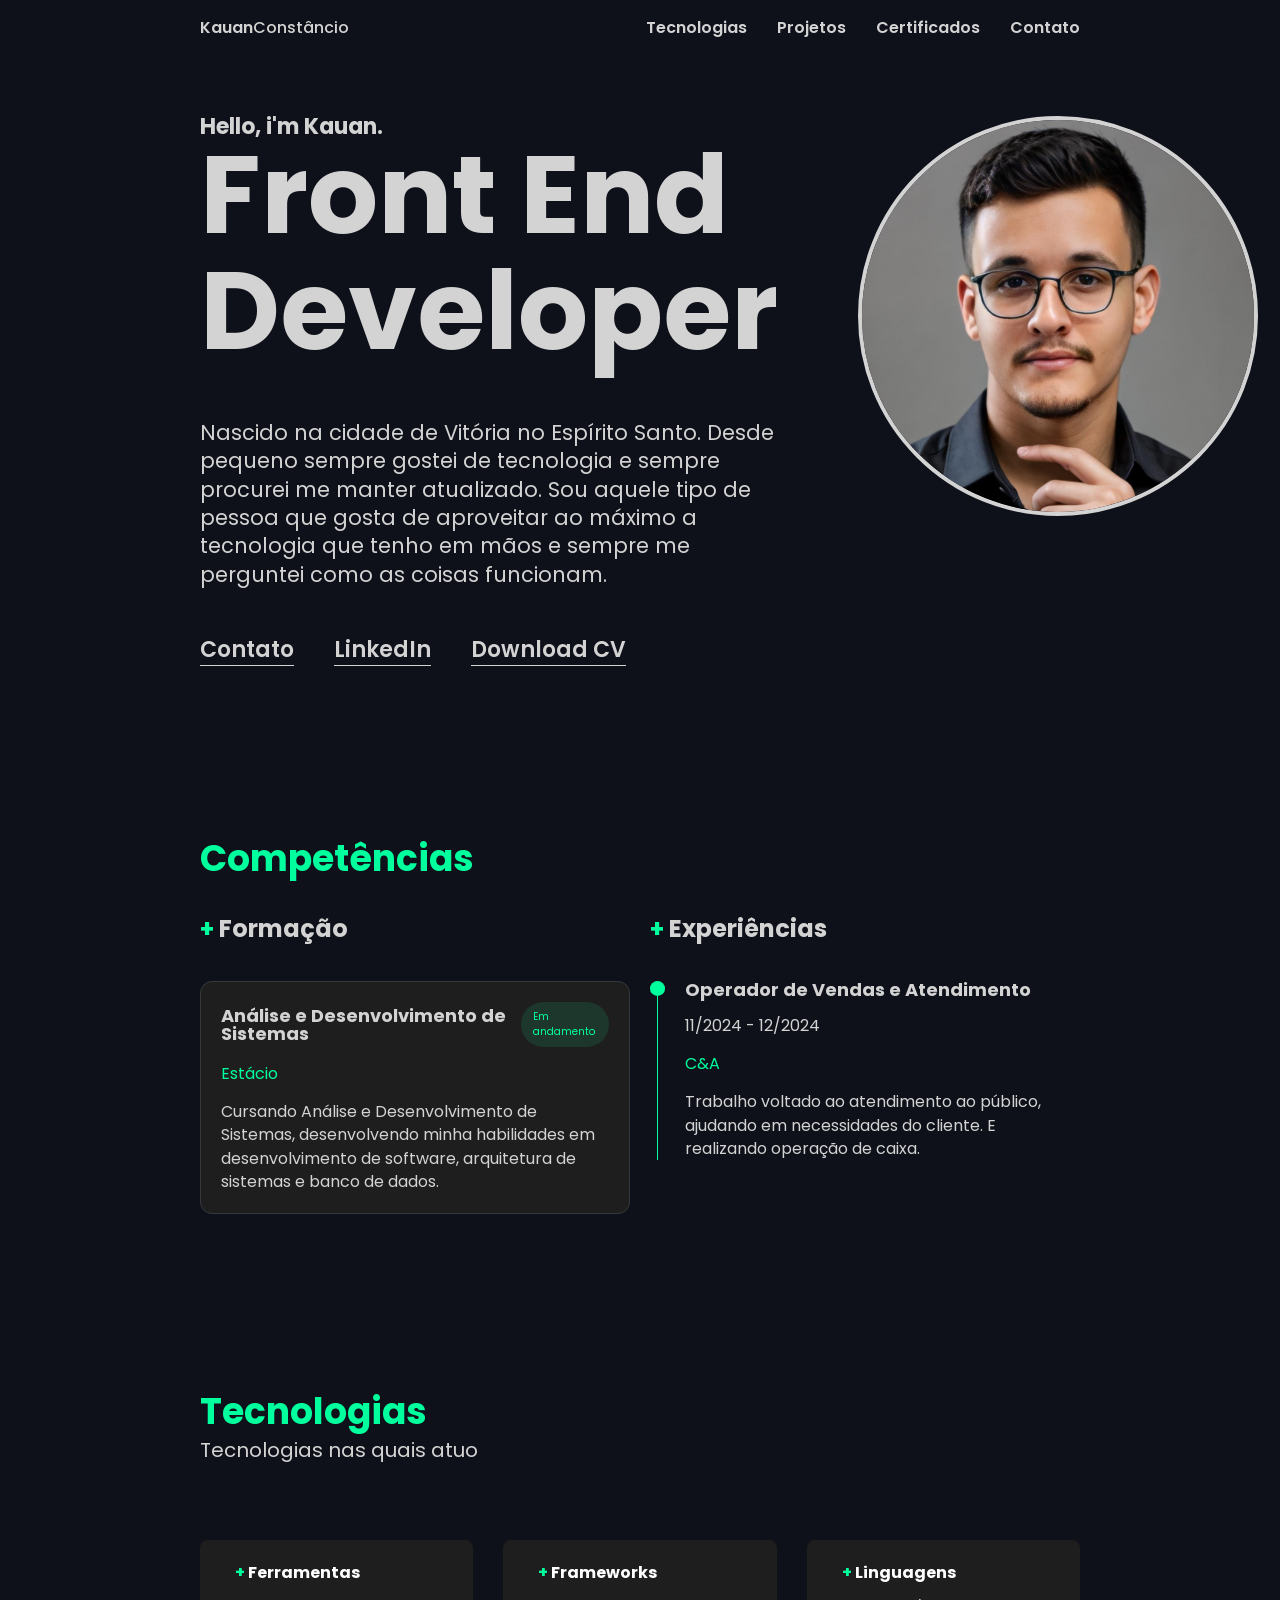
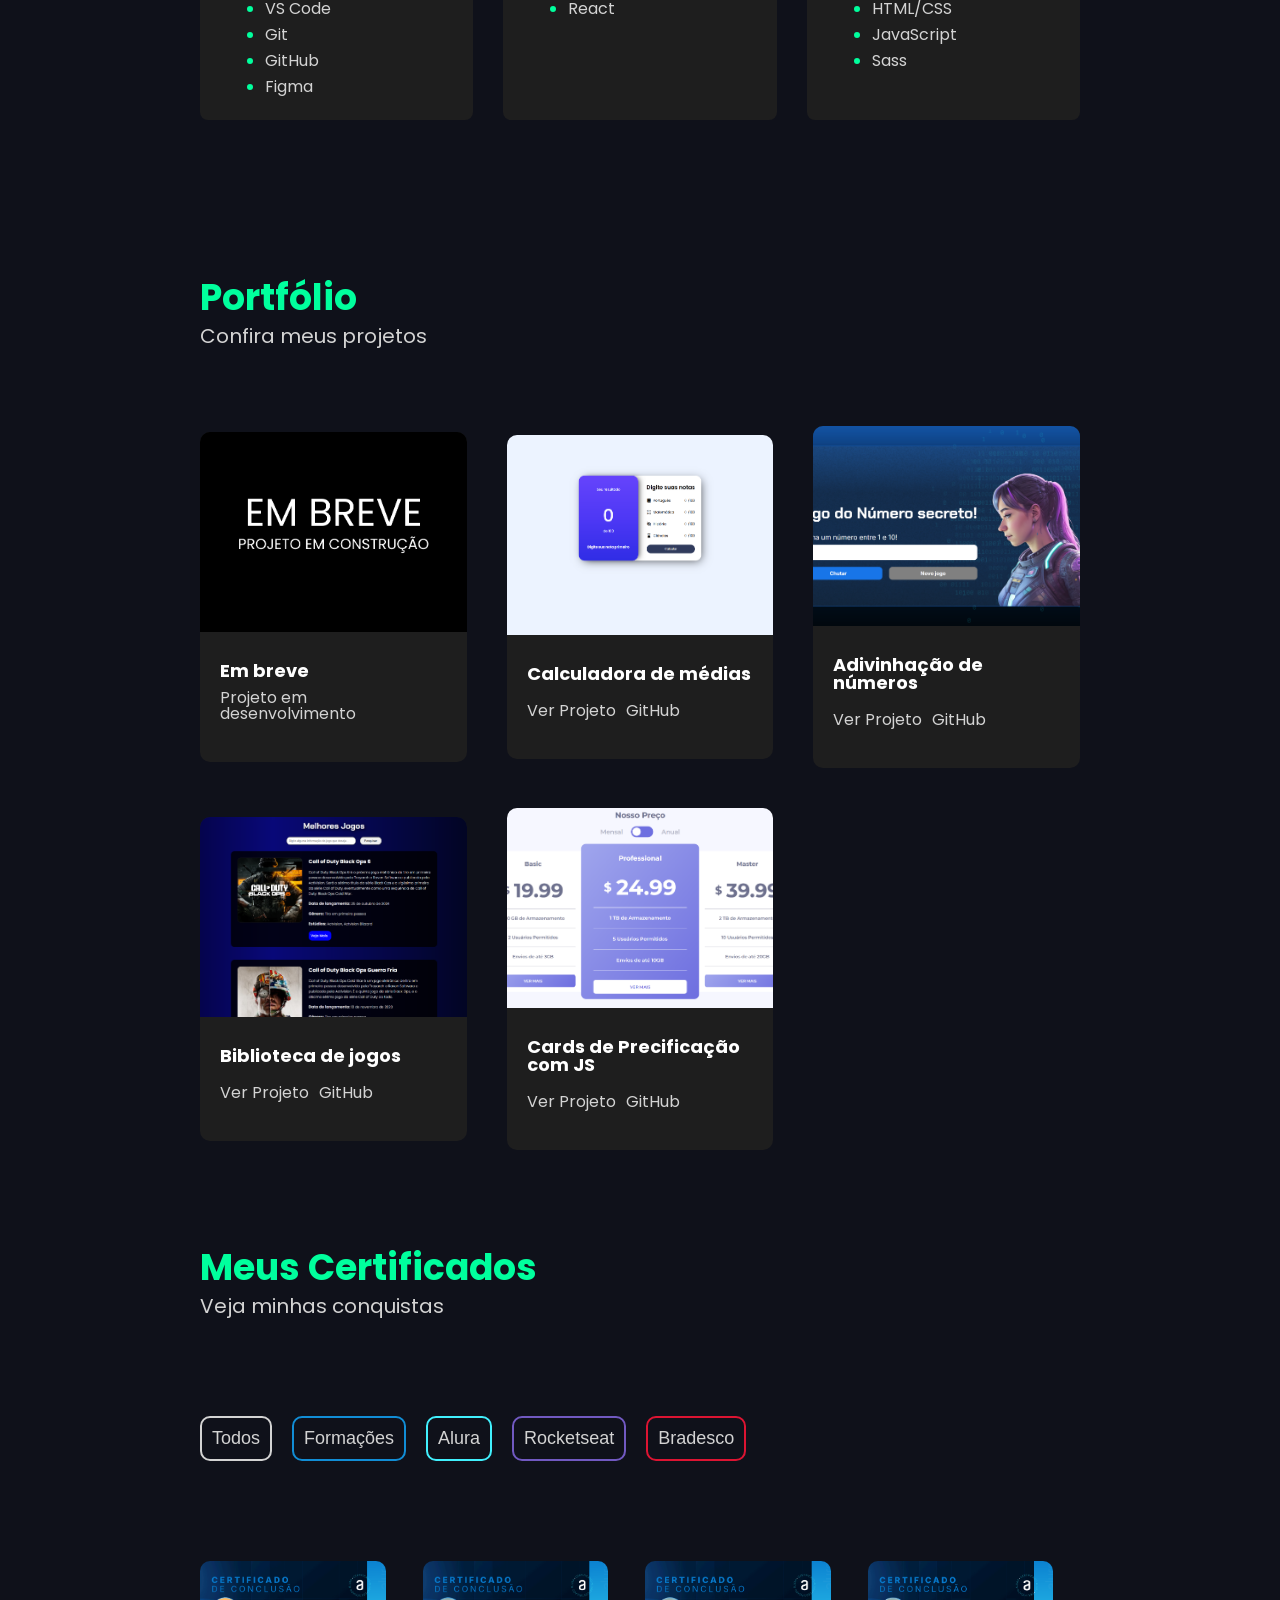
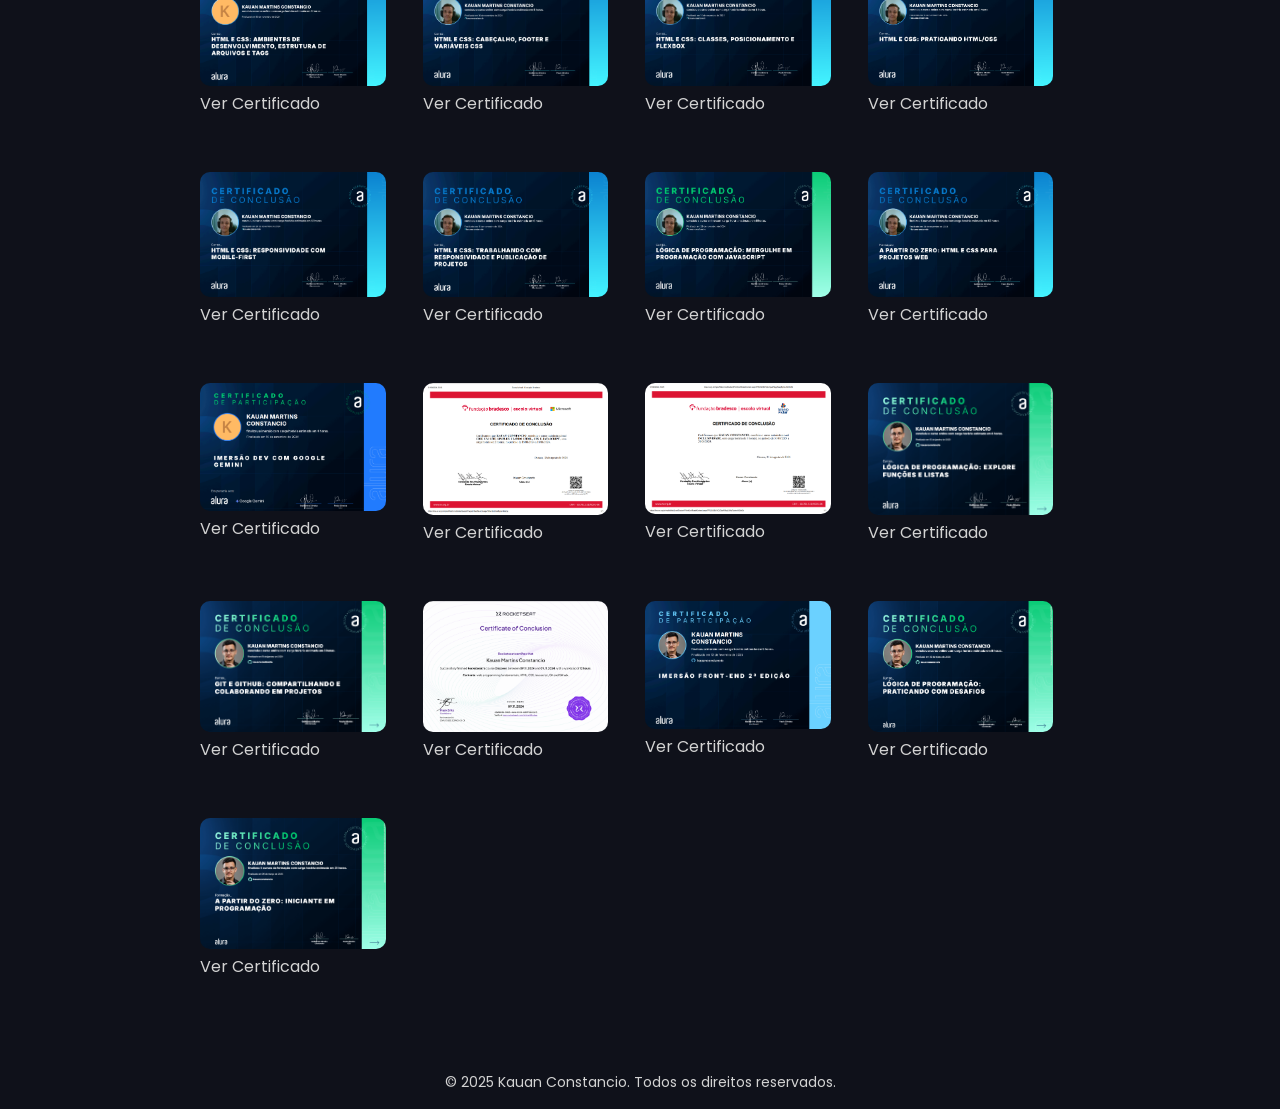
==== index.html @ 45af7056 "section de skills finalizada" ====
<!DOCTYPE html>
<html lang="pt-br">
<head>
    <meta charset="UTF-8">
    <meta name="viewport" content="width=device-width, initial-scale=1.0">
    <title>Kauan Constancio - Portfólio</title>
    <link rel="stylesheet" href="style.css">
</head>
<body>
    <header class="header">
        <h2>
            Kauan<span>Constâncio</span>
        </h2>
        <div class="links">
            <a href="#tecnologies">Tecnologias</a>
            <a href="#projects">Projetos</a>
            <a href="#certificates">Certificados</a>
            <a href="#contact">Contato</a>
        </div>
    </header>
    <section class="profile">
        <div class="infos">
            <div class="title">
                <h2>Hello, i'm Kauan.</h2>
                <h1>Front End Developer</h1>
            </div>   
            <div class="text">
                <p>Nascido na cidade de Vitória no Espírito Santo. Desde pequeno sempre gostei de tecnologia e sempre procurei me manter atualizado. Sou aquele tipo de pessoa que gosta de aproveitar ao máximo a tecnologia que tenho em mãos e sempre me perguntei como as coisas funcionam.</p>
            </div>
            <ul>
                <li>
                    <a href="https://wa.me/+552795323227" target="_blank">Contato</a>
                </li>
                <li>
                    <a href="https://www.linkedin.com/in/kauanconstancio/" target="_blank">LinkedIn</a>
                </li>
                <li>
                    <a href="assets/cv/Currículo Kauan.pdf" download="Currículo Kauan.pdf" type="application/dpf">Download CV</a>
                </li>
            </ul>
        </div>
        <div class="image">
            <img src="assets/3x4.jpg">
        </div>
    </section>
    <section class="skills">
        <h2 class="skills-title">Competências</h2>
        <div class="skills-infos">
            <div class="skills-formations">
                <h2><span>+ </span> Formação</h2>
                <div class="skills-formations-card">
                    <div class="skills-formations-title">
                        <h2>Análise e Desenvolvimento de Sistemas</h2>
                        <p class="progress">Em andamento</p>
                    </div>
                    <p class="institution">Estácio</p>
                    <p>Cursando Análise e Desenvolvimento de Sistemas, desenvolvendo minha habilidades em desenvolvimento de software, arquitetura de sistemas e banco de dados.</p>
                </div>
            </div>
            <div class="skills-experiences">
                <h2><span>+ </span> Experiências</h2>
                <div class="skills-experiences-card">
                    <div class="division-line">
                        <div class="ball"></div>
                        <div class="line"></div>
                    </div>
                    <div class="skills-experiences-card-infos">
                        <h2>Operador de Vendas e Atendimento</h2>
                        <p>11/2024 - 12/2024</p>
                        <p class="institution">C&A</p>
                        <p>Trabalho voltado ao atendimento ao público, ajudando em necessidades do cliente. E realizando operação de caixa.</p>
                    </div>
                </div>
            </div>
        </div>
    </section>
    <section class="tecnologies" id="tecnologies">
        <div class="tecnologies-title">
            <h2>Tecnologias</h2>
            <p>Tecnologias nas quais atuo</p>
        </div>
        <div class="tecnologies-cards">
            <div class="card">
                <h3><span>+ </span>Ferramentas</h3>
                <ul>
                    <li>
                        <p>VS Code</p>
                    </li>
                    <li>
                        <p>Git</p>
                    </li>
                    <li>
                        <p>GitHub</p>
                    </li>
                    <li>
                        <p>Figma</p>
                    </li>
                </ul>
            </div>
            <div class="card">
                <h3><span>+ </span> Frameworks</h3>
                <ul>
                    <li>
                        <p>React</p>
                    </li>
                </ul>
            </div>
            <div class="card">
                <h3><span>+ </span> Linguagens</h3>
                <ul>
                    <li>
                        <p>HTML/CSS</p>
                    </li>
                    <li>
                        <p>JavaScript</p>
                    </li>
                    <li>
                        <p>Sass</p>
                    </li>
                </ul>
            </div>
        </div>
    </section>
    <section class="projects" id="projects">
        <div class="title">
            <h2 class= "project-title">Portfólio</h2>
            <p>Confira meus projetos</p>
        </div>
        <div class="items" id="listaProjetos">
            <div class="project">
                <img src="assets/projects-img/EM BREVE.png">
                <div class="description">
                    <h2>Em breve</h2>
                    <p>Projeto em desenvolvimento</p>
                </div>
            </div>
        </div>
    </section>
    <section class="certificates" id="certificates">
        <div class="title">
            <h2>Meus Certificados</h2>
            <p>Veja minhas conquistas</p>
        </div>
        <div class="filter">
            <ul>
                <li><button class="all btn" onclick="filtroCertificados('all')">Todos</button></li>
                <li><button class="formations btn" onclick="filtroCertificados('formations')">Formações</button></li>
                <li><button class="alura btn" onclick="filtroCertificados('alura')">Alura</button></li>
                <li><button class="rocketseat btn" onclick="filtroCertificados('rocketseat')">Rocketseat</button></li>
                <li><button class="bradesco btn" onclick="filtroCertificados('bradesco')">Bradesco</button></li>
            </ul>
        </div>
        <div class="certificate"> 
            <ul id="listaCertificados"></ul>
        </div>
    </section>
    <footer class="footer">
        <p>&copy; 2025 Kauan Constancio. Todos os direitos reservados.</p>
    </footer>











    <script src="script/dadosProjetos.js"></script>
    <script src="script/data.js"></script>
    <script src="script/script.js"></script>
</body>
</html>
---- style.css ----
@import url("https://fonts.googleapis.com/css2?family=Dosis:wght@200..800&family=Poppins:ital,wght@0,100;0,200;0,300;0,400;0,500;0,600;0,700;0,800;0,900;1,100;1,200;1,300;1,400;1,500;1,600;1,700;1,800;1,900&display=swap");
* {
  padding: 0;
  margin: 0;
  box-sizing: border-box;
  text-decoration: none;
  color: var(--primary-color);
  list-style: none;
}

html {
  scroll-behavior: smooth;
  scroll-padding-top: 80px;
}

html, body, div, span, applet, object, iframe,
h1, h2, h3, h4, h5, h6, p, blockquote, pre,
a, abbr, acronym, address, big, cite, code,
del, dfn, em, img, ins, kbd, q, s, samp,
small, strike, strong, sub, sup, tt, var,
b, u, i, center,
dl, dt, dd, ol, ul, li,
fieldset, form, label, legend,
table, caption, tbody, tfoot, thead, tr, th, td,
article, aside, canvas, details, embed,
figure, figcaption, footer, header, hgroup,
menu, nav, output, ruby, section, summary,
time, mark, audio, video {
  margin: 0;
  padding: 0;
  border: 0;
  font-size: 100%;
  font-family: "Poppins", sans-serif;
  vertical-align: baseline;
}

/* HTML5 display-role reset for older browsers */
article, aside, details, figcaption, figure,
footer, header, hgroup, menu, nav, section {
  display: block;
}

body {
  line-height: 1;
}

ol, ul {
  list-style: none;
}

blockquote, q {
  quotes: none;
}

blockquote:before, blockquote:after,
q:before, q:after {
  content: "";
  content: none;
}

table {
  border-collapse: collapse;
  border-spacing: 0;
}

:root {
  --dark-green: #1D372D;
  --neon-green: #00FF9D;
  --primary-color: #D3D3D3;
  --background-color: #0F111A;
  --background-card-color: #1E1E1E;
  --background-card-color-hover: #212121;
  --white: #fff;
  --title-font: 36px;
  --text-font: 22px;
}

body {
  padding: 20px 200px;
  background-color: var(--background-color);
}
body .header {
  display: flex;
  align-items: center;
  justify-content: space-between;
}
body .header h2 {
  font-weight: 600;
}
body .header h2 span {
  font-weight: 500;
}
body .header .links {
  display: flex;
  gap: 30px;
  font-weight: 600;
}
body .header .links a {
  transition: all 0.1s ease-in-out;
}
body .header .links a:hover {
  color: var(--neon-green);
}
body .profile {
  display: flex;
  justify-content: space-between;
  gap: 80px;
  margin: 80px 0 0 0;
}
body .profile .infos {
  display: flex;
  flex-direction: column;
  gap: 50px;
}
body .profile .infos h2 {
  font-size: var(--text-font);
}
body .profile .infos h1 {
  font-size: 110px;
  line-height: 105%;
}
body .profile .infos ul {
  display: flex;
  gap: 40px;
}
body .profile .infos ul li a {
  font-weight: 600;
  font-size: var(--text-font);
  border-bottom: 1px solid #D3D3D3;
  transition: all 0.1s ease-in-out;
}
body .profile .infos ul li a:hover {
  color: var(--neon-green);
}
body .profile .infos .text {
  font-size: 21px;
  line-height: 135%;
}
body .profile .image img {
  width: 400px;
  height: 400px;
  background-size: cover;
  -o-object-fit: cover;
     object-fit: cover;
  background-repeat: no-repeat;
  border: 4px solid var(--primary-color);
  border-radius: 50%;
}
body .skills {
  display: flex;
  flex-direction: column;
  gap: 40px;
  padding: 180px 0 0 0;
}
body .skills .skills-title {
  color: var(--neon-green);
  font-size: var(--title-font);
}
body .skills .skills-infos {
  display: grid;
  grid-template-columns: 1fr 1fr;
  gap: 20px;
}
body .skills .skills-infos .skills-formations {
  display: flex;
  flex-direction: column;
  gap: 40px;
}
body .skills .skills-infos .skills-formations h2 {
  font-size: 24px;
}
body .skills .skills-infos .skills-formations h2 span {
  color: var(--neon-green);
}
body .skills .skills-infos .skills-formations .skills-formations-card {
  display: flex;
  flex-direction: column;
  gap: 15px;
  padding: 20px;
  border: 1px solid #36393b;
  border-radius: 12px;
  transition: all 0.1s linear;
  background-color: var(--background-card-color);
}
body .skills .skills-infos .skills-formations .skills-formations-card .skills-formations-title {
  display: flex;
  align-items: center;
  justify-content: space-between;
  background-color: var(--background-card-color);
}
body .skills .skills-infos .skills-formations .skills-formations-card .skills-formations-title p {
  color: var(--neon-green);
  background-color: var(--dark-green);
  padding: 8px 12px;
  border-radius: 50px;
  font-size: 10px;
}
body .skills .skills-infos .skills-formations .skills-formations-card .skills-formations-title h2 {
  font-size: 18px;
}
body .skills .skills-infos .skills-formations .skills-formations-card .institution {
  color: var(--neon-green);
}
body .skills .skills-infos .skills-formations .skills-formations-card p {
  line-height: 145%;
}
body .skills .skills-infos .skills-formations .skills-formations-card:hover {
  border: 1px solid var(--neon-green);
  transform: translateY(-10px);
}
body .skills .skills-infos .skills-experiences {
  display: flex;
  flex-direction: column;
  gap: 40px;
}
body .skills .skills-infos .skills-experiences h2 {
  font-size: 24px;
}
body .skills .skills-infos .skills-experiences h2 span {
  color: var(--neon-green);
}
body .skills .skills-infos .skills-experiences .skills-experiences-card {
  display: flex;
  gap: 20px;
}
body .skills .skills-infos .skills-experiences .skills-experiences-card .division-line {
  display: flex;
  flex-direction: column;
  align-items: center;
}
body .skills .skills-infos .skills-experiences .skills-experiences-card .division-line .ball {
  width: 15px;
  height: 16px;
  border-radius: 50%;
  background-color: var(--neon-green);
}
body .skills .skills-infos .skills-experiences .skills-experiences-card .division-line .line {
  width: 1px;
  height: 100%;
  background-color: var(--neon-green);
}
body .skills .skills-infos .skills-experiences .skills-experiences-card .skills-experiences-card-infos {
  display: flex;
  flex-direction: column;
  gap: 15px;
}
body .skills .skills-infos .skills-experiences .skills-experiences-card .skills-experiences-card-infos h2 {
  font-size: 18px;
}
body .skills .skills-infos .skills-experiences .skills-experiences-card .skills-experiences-card-infos .institution {
  color: var(--neon-green);
}
body .skills .skills-infos .skills-experiences .skills-experiences-card .skills-experiences-card-infos p {
  line-height: 145%;
}
body .tecnologies {
  margin: 180px 0 0 0;
  display: flex;
  flex-direction: column;
  gap: 80px;
}
body .tecnologies h2 {
  font-size: var(--title-font);
}
body .tecnologies .tecnologies-title {
  display: flex;
  flex-direction: column;
  gap: 10px;
}
body .tecnologies .tecnologies-title h2 {
  color: var(--neon-green);
}
body .tecnologies .tecnologies-title p {
  font-size: 20px;
}
body .tecnologies .tecnologies-cards {
  display: flex;
  justify-content: center;
  gap: 30px;
}
body .tecnologies .tecnologies-cards .card {
  display: flex;
  flex-direction: column;
  background-color: var(--background-card-color);
  gap: 20px;
  padding: 25px 35px;
  border-radius: 8px;
  width: 25vw;
  transition: all 0.1s linear;
}
body .tecnologies .tecnologies-cards .card h3 {
  color: var(--white);
  background-color: transparent;
}
body .tecnologies .tecnologies-cards .card h3 span {
  background-color: transparent;
  color: var(--neon-green);
}
body .tecnologies .tecnologies-cards .card ul {
  display: flex;
  flex-direction: column;
  gap: 10px;
}
body .tecnologies .tecnologies-cards .card ul li {
  list-style: disc;
  margin-left: 30px;
}
body .tecnologies .tecnologies-cards .card ul li::marker {
  color: var(--neon-green);
  background-color: var(--neon-green);
}
body .tecnologies .tecnologies-cards .card:hover {
  background-color: var(--background-card-color-hover);
  transform: translateY(-10px);
}
body .projects {
  margin: 160px 0 0 0;
  display: flex;
  flex-direction: column;
  gap: 80px;
}
body .projects .title {
  display: flex;
  flex-direction: column;
  gap: 10px;
}
body .projects .title .project-title {
  color: var(--neon-green);
  font-size: var(--title-font);
}
body .projects .title p {
  font-size: 20px;
}
body .projects .items {
  display: grid;
  grid-template-columns: 1fr 1fr 1fr;
  align-items: center;
  justify-content: center;
  gap: 40px;
}
body .projects .items .project {
  display: flex;
  flex-direction: column;
  gap: 10px;
  padding: 0 0 20px 0;
  background-color: var(--background-card-color);
  border-radius: 10px;
  transition: all 0.1s linear;
}
body .projects .items .project img {
  height: 200px;
  -o-object-fit: cover;
     object-fit: cover;
  width: 100%;
  border-radius: 10px 10px 0 0;
}
body .projects .items .project .description {
  display: flex;
  flex-direction: column;
  gap: 10px;
  padding: 20px;
  background-color: var(--background-card-color);
}
body .projects .items .project .description h2 {
  font-size: 18px;
  color: var(--white);
  background-color: var(--background-card-color);
}
body .projects .items .project .description p {
  background-color: var(--background-card-color);
}
body .projects .items .project .description .links {
  display: flex;
  gap: 10px;
  background-color: var(--background-card-color);
}
body .projects .items .project .description .links a {
  font-size: 16px;
  transition: all 0.1s linear;
}
body .projects .items .project .description .links a:hover {
  color: var(--neon-green);
}
body .projects .items .project:hover {
  transform: translateY(-10px);
  box-shadow: 1px 16px 42px 6px rgb(90, 184, 146);
}
body .certificates .title {
  display: flex;
  flex-direction: column;
  gap: 10px;
  margin: 100px 0 100px 0;
  font-size: var(--title-font);
}
body .certificates .title h2 {
  color: var(--neon-green);
}
body .certificates .title p {
  font-size: 20px;
}
body .certificates .filter {
  margin: 0 0 100px 0;
}
body .certificates .filter ul {
  display: flex;
  gap: 20px;
}
body .certificates .filter ul li button {
  border: 2px solid var(--primary-color);
  background-color: transparent;
  border-radius: 10px;
  padding: 10px;
  font-size: 18px;
  cursor: pointer;
  transition: box-shadow 0.3s;
}
body .certificates .filter ul li .formations {
  border: 2px solid #118DD5;
}
body .certificates .filter ul li .alura {
  border: 2px solid #41F0FD;
}
body .certificates .filter ul li .rocketseat {
  border: 2px solid #7159C1;
}
body .certificates .filter ul li .bradesco {
  border: 2px solid #DC1432;
}
body .certificates .filter ul li .formations:focus {
  box-shadow: 0 5px 6px rgba(17, 141, 213, 0.5);
}
body .certificates .filter ul li .alura:focus {
  box-shadow: 0 5px 6px rgba(65, 240, 253, 0.5);
}
body .certificates .filter ul li .rocketseat:focus {
  box-shadow: 0 5px 6px rgba(113, 89, 193, 0.5);
}
body .certificates .filter ul li .bradesco:focus {
  box-shadow: 0 5px 6px rgba(220, 20, 50, 0.5);
}
body .certificates .filter ul li .all:focus {
  box-shadow: 0 5px 6px rgba(255, 255, 255, 0.5);
}
body .certificates .certificate ul {
  display: grid;
  grid-template-columns: 1fr 1fr 1fr 1fr;
  grid-column-gap: 10px;
  grid-row-gap: 60px;
}
body .certificates .certificate ul li {
  display: flex;
  flex-direction: column;
  gap: 10px;
}
body .certificates .certificate ul li img {
  width: 300px;
  border-radius: 10px;
}
body .certificates .certificate ul li a {
  width: 120px;
  transition: all 0.3s linear;
}
body .certificates .certificate ul li a:hover {
  color: var(--neon-green);
}
body .certificates .certificate ul .item {
  display: none;
}
body .certificates .certificate ul .show {
  display: flex;
  flex-direction: column;
  gap: 10px;
}
body .footer {
  background-color: var(--background-color);
  color: var(--primary-color);
  text-align: center;
  width: 100%;
  margin-top: 100px;
}
body .footer p {
  margin: 0;
  font-size: 14px;
}

@media (max-width: 1600px) {
  body .certificates .certificate ul li img {
    width: 14.5vw;
  }
}
@media (max-width: 890px) {
  body {
    padding: 40px;
  }
  body .profile {
    gap: 20px;
    align-items: center;
  }
  body .profile .infos .title h1 {
    font-size: 80px;
  }
  body .profile .infos ul {
    gap: 20px;
  }
  body .profile .infos ul li a {
    font-size: 19px;
  }
  body .profile .image img {
    height: 400px;
  }
  body .tecnologies .slider .img {
    flex-wrap: wrap;
    justify-content: center;
  }
  body .tecnologies .slider .img img {
    width: 60px;
  }
  body .projects .items {
    display: flex;
    flex-wrap: wrap;
  }
  body .projects .items .project img {
    width: 39vw;
  }
  body .certificates .certificate ul {
    grid-template-columns: 1fr 1fr 1fr;
  }
  body .certificates .certificate ul li img {
    width: 25vw;
  }
}
@media (max-width: 769px) {
  body .profile .infos .title h1 {
    font-size: 70px;
  }
  body .profile .image img {
    height: 350px;
  }
  body .tecnologies .slider .img {
    flex-wrap: wrap;
    justify-content: center;
  }
  body .tecnologies .slider .img img {
    width: 60px;
  }
}
@media (max-width: 470px) {
  body {
    padding: 20px;
  }
  body .header {
    display: none;
  }
  body .profile {
    margin: 40px 0 0 0;
  }
  body .profile .infos {
    display: flex;
    align-items: center;
    justify-content: center;
  }
  body .profile .infos .title {
    display: flex;
    flex-direction: column;
    align-items: center;
  }
  body .profile .infos .title h1 {
    font-size: 30px;
  }
  body .profile .infos .text {
    order: 3;
    text-align: center;
    font-size: 18px;
  }
  body .profile .infos ul {
    display: flex;
    flex-direction: column;
    align-items: center;
    gap: 10px;
  }
  body .profile .infos ul li a {
    font-size: 18px;
  }
  body .profile .image {
    display: none;
  }
  body .tecnologies {
    margin: 40px 0 0 0;
  }
  body .tecnologies h2 {
    font-size: 24px;
  }
  body .tecnologies .slider .img {
    display: flex;
    flex-wrap: wrap;
    justify-content: center;
  }
  body .projects .title h2 {
    font-size: 24px;
  }
  body .projects .items {
    display: flex;
    flex-direction: column;
  }
  body .projects .items .project img {
    width: 80vw;
  }
  body .projects .items .project .description h2 {
    font-size: 18px;
  }
  body .projects .items .project .description .links a {
    font-size: 18px;
  }
  body .certificates .title h2 {
    font-size: 24px;
  }
  body .certificates .filter ul {
    display: flex;
    flex-wrap: wrap;
  }
  body .certificates .certificate ul {
    display: flex;
    flex-wrap: wrap;
    justify-content: center;
  }
  body .certificates .certificate ul li {
    display: flex;
    flex-direction: column;
  }
  body .certificates .certificate ul li img {
    width: 35vw;
  }
}/*# sourceMappingURL=style.css.map */
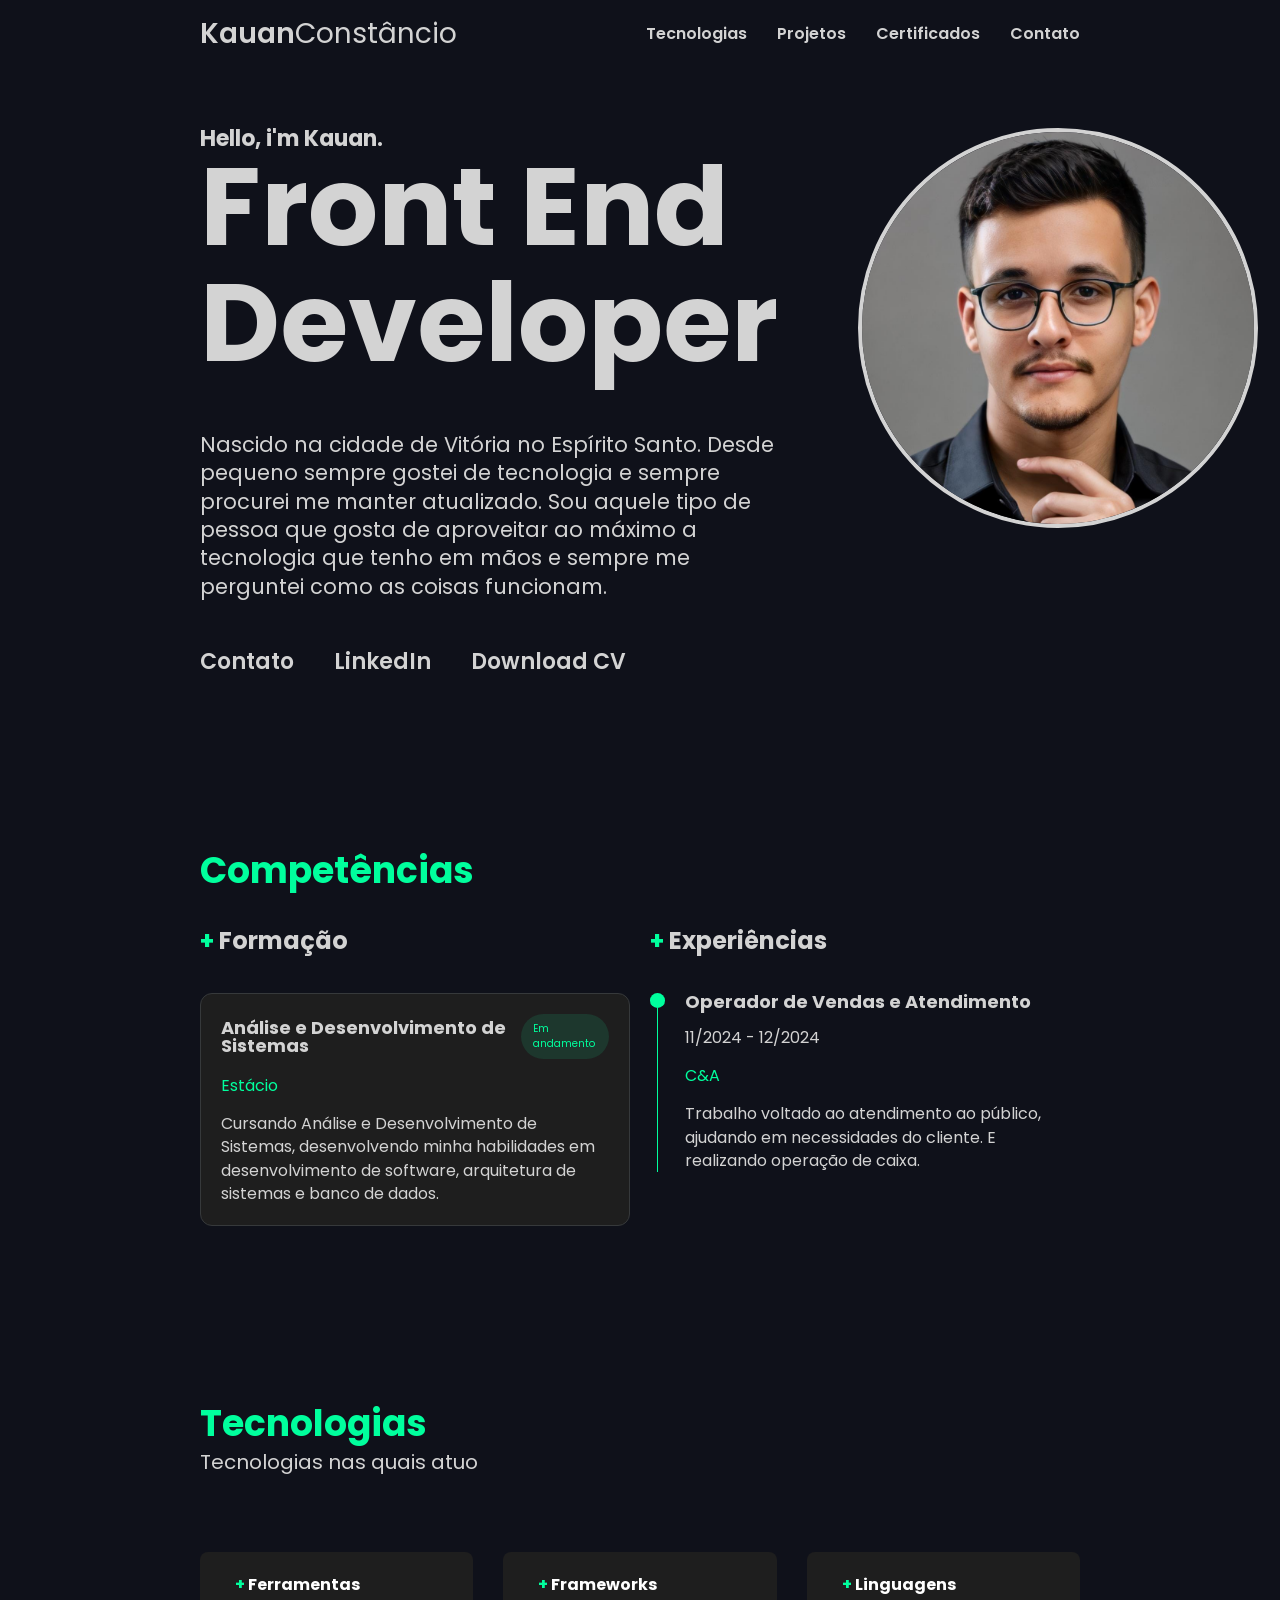
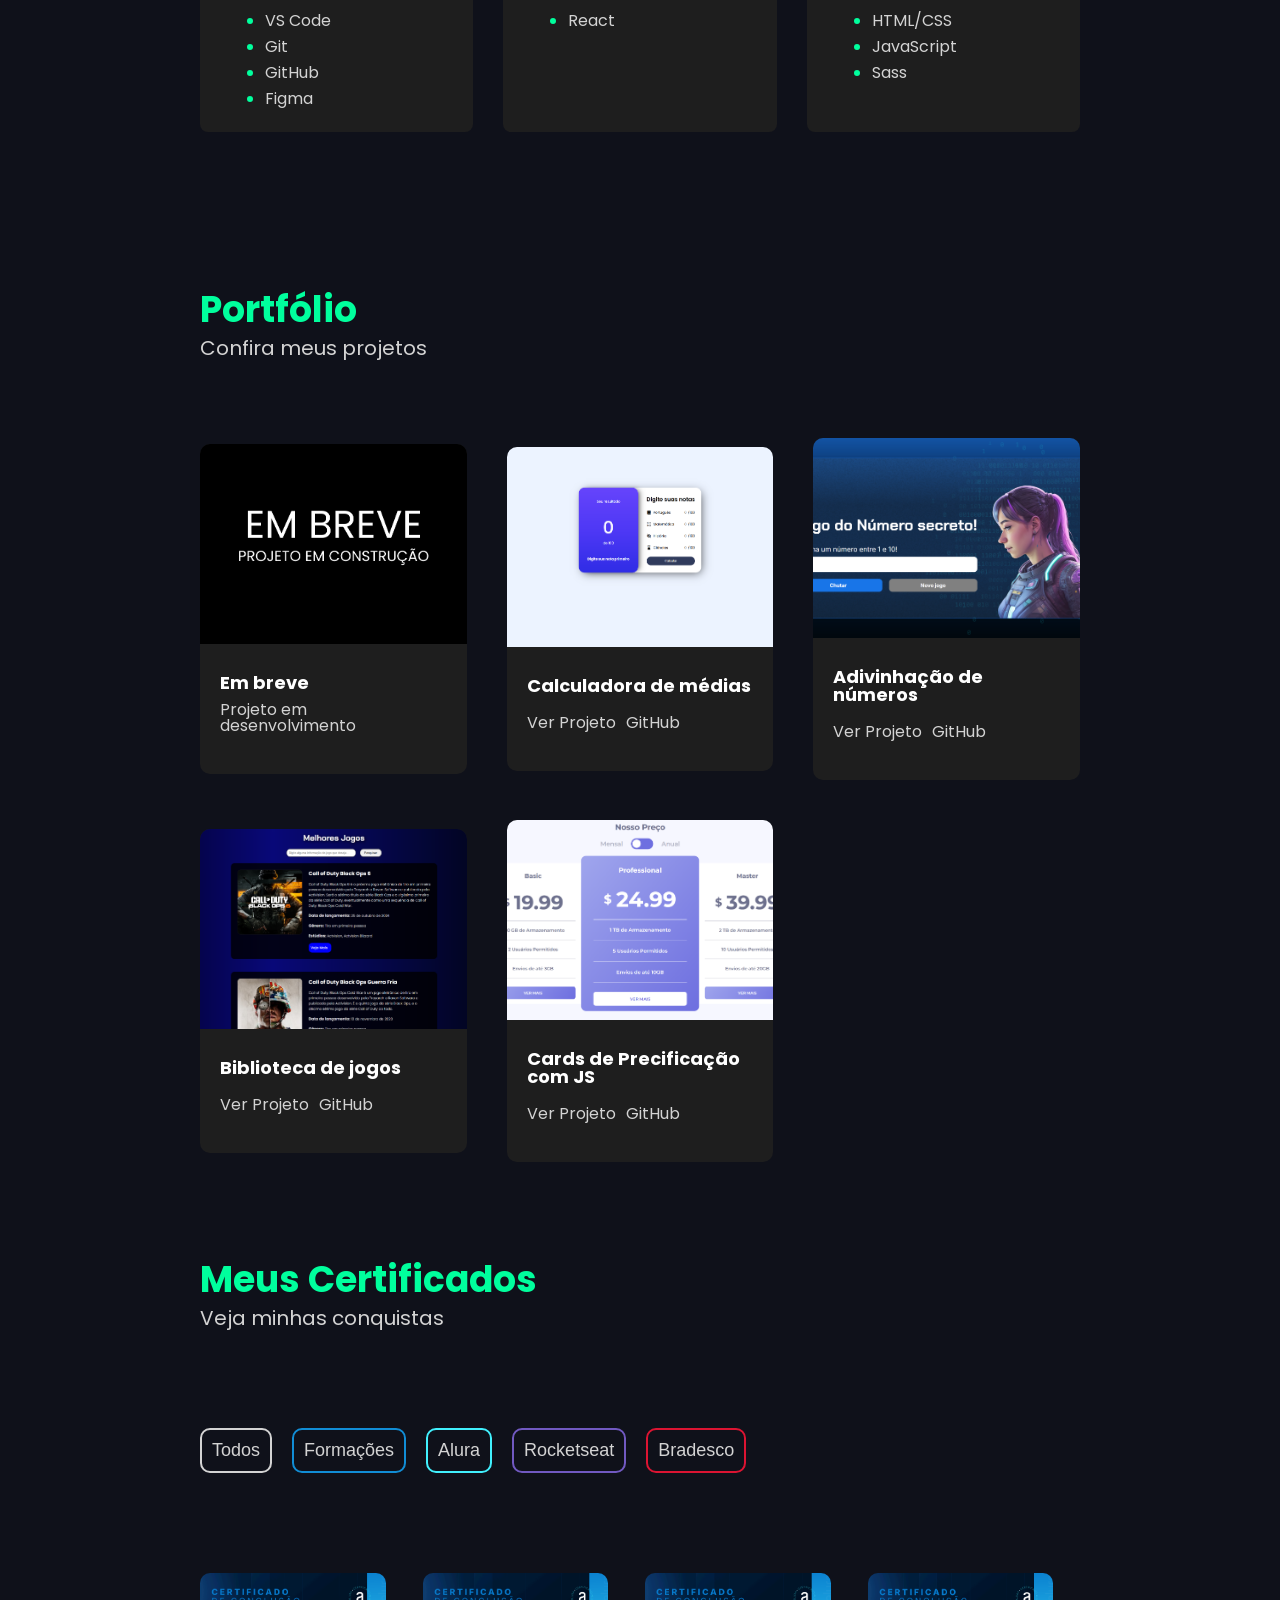
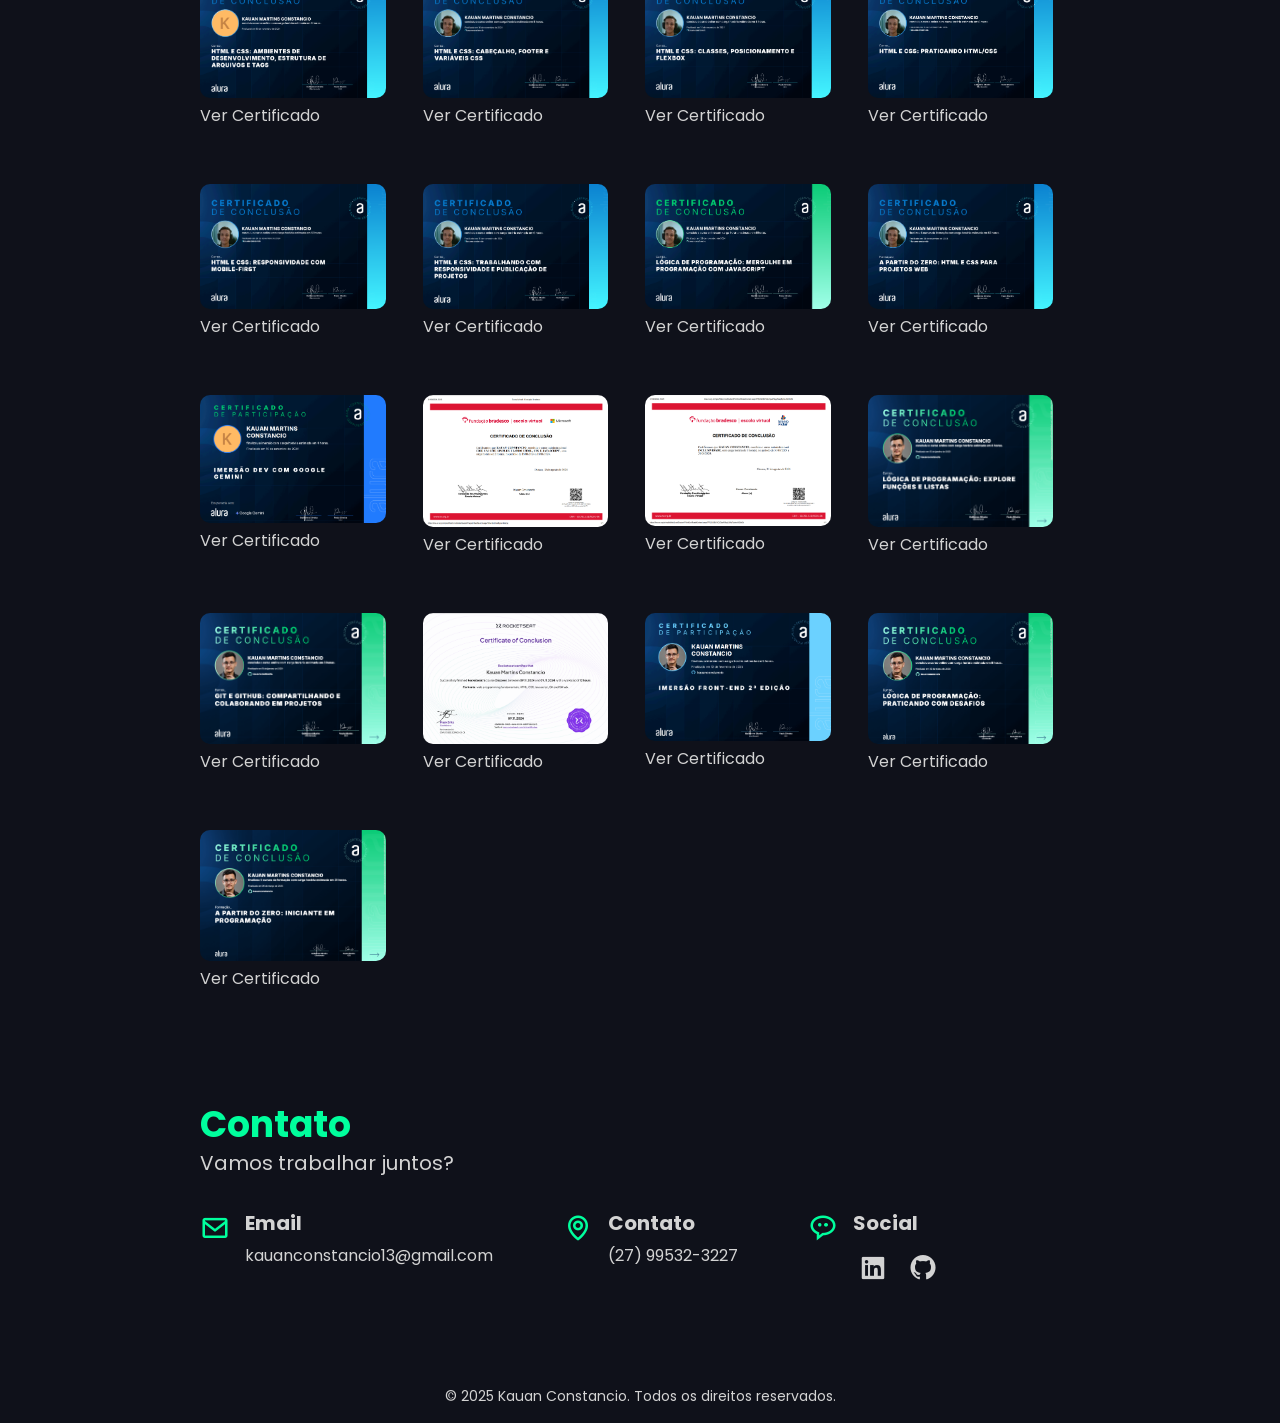
==== commit 3548c302: "finalizado section de "contato" e responsividade" ====
--- a/index.html
+++ b/index.html
@@ -5,6 +5,7 @@
     <meta name="viewport" content="width=device-width, initial-scale=1.0">
     <title>Kauan Constancio - Portfólio</title>
     <link rel="stylesheet" href="style.css">
+    <link href='https://unpkg.com/boxicons@2.1.4/css/boxicons.min.css' rel='stylesheet'>
 </head>
 <body>
     <header class="header">
@@ -154,6 +155,42 @@
             <ul id="listaCertificados"></ul>
         </div>
     </section>
+    <section class="contact" id="contact">
+        <div class="title">    
+            <h2 >Contato</h2>
+            <p>Vamos trabalhar juntos?</p>
+        </div>
+        <ul>
+            <li>
+                <i class='bx bx-envelope'></i>
+                <div class="contact-infos">
+                    <h2>Email</h2>
+                    <p>kauanconstancio13@gmail.com</p>
+                </div>
+            </li>
+            <li>
+                <i class='bx bx-map' ></i>
+                <div class="contact-infos">
+                    <h2>Contato</h2>
+                    <p>(27) 99532-3227</p>
+                </div>
+            </li>
+            <li>
+                <i class='bx bx-message-rounded-dots'></i>
+                <div class="contact-infos">
+                    <h2>Social</h2>
+                    <div class="social">
+                        <a href="">
+                            <i class='bx bxl-linkedin-square' ></i>
+                        </a>
+                        <a href="">
+                            <i class='bx bxl-github' ></i>
+                        </a>
+                    </div>
+                </div>
+            </li>
+        </ul>
+    </section>
     <footer class="footer">
         <p>&copy; 2025 Kauan Constancio. Todos os direitos reservados.</p>
     </footer>
--- a/style.css
+++ b/style.css
@@ -63,6 +63,11 @@
   border-spacing: 0;
 }
 
+body {
+  padding: 20px 200px;
+  background-color: var(--background-color);
+}
+
 :root {
   --dark-green: #1D372D;
   --neon-green: #00FF9D;
@@ -75,68 +80,66 @@
   --text-font: 22px;
 }
 
-body {
-  padding: 20px 200px;
-  background-color: var(--background-color);
-}
-body .header {
+.header {
   display: flex;
   align-items: center;
   justify-content: space-between;
 }
-body .header h2 {
+.header h2 {
+  font-size: 28px;
   font-weight: 600;
 }
-body .header h2 span {
-  font-weight: 500;
-}
-body .header .links {
+.header h2 span {
+  font-weight: 400;
+}
+.header .links {
   display: flex;
   gap: 30px;
   font-weight: 600;
 }
-body .header .links a {
+.header .links a {
   transition: all 0.1s ease-in-out;
 }
-body .header .links a:hover {
-  color: var(--neon-green);
-}
-body .profile {
+.header .links a:hover {
+  color: var(--neon-green);
+}
+
+.profile {
   display: flex;
   justify-content: space-between;
   gap: 80px;
   margin: 80px 0 0 0;
 }
-body .profile .infos {
+.profile .infos {
   display: flex;
   flex-direction: column;
   gap: 50px;
 }
-body .profile .infos h2 {
+.profile .infos h2 {
   font-size: var(--text-font);
 }
-body .profile .infos h1 {
+.profile .infos h1 {
   font-size: 110px;
   line-height: 105%;
 }
-body .profile .infos ul {
+.profile .infos ul {
   display: flex;
   gap: 40px;
 }
-body .profile .infos ul li a {
+.profile .infos ul li a {
   font-weight: 600;
   font-size: var(--text-font);
-  border-bottom: 1px solid #D3D3D3;
-  transition: all 0.1s ease-in-out;
-}
-body .profile .infos ul li a:hover {
-  color: var(--neon-green);
-}
-body .profile .infos .text {
+  transition: all 0.3s linear;
+}
+.profile .infos ul li a:hover {
+  border-bottom: 1px solid var(--neon-green);
+  color: var(--neon-green);
+}
+.profile .infos .text {
   font-size: 21px;
   line-height: 135%;
 }
-body .profile .image img {
+.profile .image img {
   width: 400px;
   height: 400px;
   background-size: cover;
@@ -146,33 +149,34 @@
   border: 4px solid var(--primary-color);
   border-radius: 50%;
 }
-body .skills {
+
+.skills {
   display: flex;
   flex-direction: column;
   gap: 40px;
   padding: 180px 0 0 0;
 }
-body .skills .skills-title {
+.skills .skills-title {
   color: var(--neon-green);
   font-size: var(--title-font);
 }
-body .skills .skills-infos {
+.skills .skills-infos {
   display: grid;
   grid-template-columns: 1fr 1fr;
   gap: 20px;
 }
-body .skills .skills-infos .skills-formations {
+.skills .skills-infos .skills-formations {
   display: flex;
   flex-direction: column;
   gap: 40px;
 }
-body .skills .skills-infos .skills-formations h2 {
+.skills .skills-infos .skills-formations h2 {
   font-size: 24px;
 }
-body .skills .skills-infos .skills-formations h2 span {
-  color: var(--neon-green);
-}
-body .skills .skills-infos .skills-formations .skills-formations-card {
+.skills .skills-infos .skills-formations h2 span {
+  color: var(--neon-green);
+}
+.skills .skills-infos .skills-formations .skills-formations-card {
   display: flex;
   flex-direction: column;
   gap: 15px;
@@ -182,103 +186,104 @@
   transition: all 0.1s linear;
   background-color: var(--background-card-color);
 }
-body .skills .skills-infos .skills-formations .skills-formations-card .skills-formations-title {
+.skills .skills-infos .skills-formations .skills-formations-card .skills-formations-title {
   display: flex;
   align-items: center;
   justify-content: space-between;
   background-color: var(--background-card-color);
 }
-body .skills .skills-infos .skills-formations .skills-formations-card .skills-formations-title p {
+.skills .skills-infos .skills-formations .skills-formations-card .skills-formations-title p {
   color: var(--neon-green);
   background-color: var(--dark-green);
   padding: 8px 12px;
   border-radius: 50px;
   font-size: 10px;
 }
-body .skills .skills-infos .skills-formations .skills-formations-card .skills-formations-title h2 {
+.skills .skills-infos .skills-formations .skills-formations-card .skills-formations-title h2 {
   font-size: 18px;
 }
-body .skills .skills-infos .skills-formations .skills-formations-card .institution {
-  color: var(--neon-green);
-}
-body .skills .skills-infos .skills-formations .skills-formations-card p {
+.skills .skills-infos .skills-formations .skills-formations-card .institution {
+  color: var(--neon-green);
+}
+.skills .skills-infos .skills-formations .skills-formations-card p {
   line-height: 145%;
 }
-body .skills .skills-infos .skills-formations .skills-formations-card:hover {
+.skills .skills-infos .skills-formations .skills-formations-card:hover {
   border: 1px solid var(--neon-green);
   transform: translateY(-10px);
 }
-body .skills .skills-infos .skills-experiences {
+.skills .skills-infos .skills-experiences {
   display: flex;
   flex-direction: column;
   gap: 40px;
 }
-body .skills .skills-infos .skills-experiences h2 {
+.skills .skills-infos .skills-experiences h2 {
   font-size: 24px;
 }
-body .skills .skills-infos .skills-experiences h2 span {
-  color: var(--neon-green);
-}
-body .skills .skills-infos .skills-experiences .skills-experiences-card {
+.skills .skills-infos .skills-experiences h2 span {
+  color: var(--neon-green);
+}
+.skills .skills-infos .skills-experiences .skills-experiences-card {
   display: flex;
   gap: 20px;
 }
-body .skills .skills-infos .skills-experiences .skills-experiences-card .division-line {
+.skills .skills-infos .skills-experiences .skills-experiences-card .division-line {
   display: flex;
   flex-direction: column;
   align-items: center;
 }
-body .skills .skills-infos .skills-experiences .skills-experiences-card .division-line .ball {
+.skills .skills-infos .skills-experiences .skills-experiences-card .division-line .ball {
   width: 15px;
   height: 16px;
   border-radius: 50%;
   background-color: var(--neon-green);
 }
-body .skills .skills-infos .skills-experiences .skills-experiences-card .division-line .line {
+.skills .skills-infos .skills-experiences .skills-experiences-card .division-line .line {
   width: 1px;
   height: 100%;
   background-color: var(--neon-green);
 }
-body .skills .skills-infos .skills-experiences .skills-experiences-card .skills-experiences-card-infos {
+.skills .skills-infos .skills-experiences .skills-experiences-card .skills-experiences-card-infos {
   display: flex;
   flex-direction: column;
   gap: 15px;
 }
-body .skills .skills-infos .skills-experiences .skills-experiences-card .skills-experiences-card-infos h2 {
+.skills .skills-infos .skills-experiences .skills-experiences-card .skills-experiences-card-infos h2 {
   font-size: 18px;
 }
-body .skills .skills-infos .skills-experiences .skills-experiences-card .skills-experiences-card-infos .institution {
-  color: var(--neon-green);
-}
-body .skills .skills-infos .skills-experiences .skills-experiences-card .skills-experiences-card-infos p {
+.skills .skills-infos .skills-experiences .skills-experiences-card .skills-experiences-card-infos .institution {
+  color: var(--neon-green);
+}
+.skills .skills-infos .skills-experiences .skills-experiences-card .skills-experiences-card-infos p {
   line-height: 145%;
 }
-body .tecnologies {
+
+.tecnologies {
   margin: 180px 0 0 0;
   display: flex;
   flex-direction: column;
   gap: 80px;
 }
-body .tecnologies h2 {
+.tecnologies h2 {
   font-size: var(--title-font);
 }
-body .tecnologies .tecnologies-title {
-  display: flex;
-  flex-direction: column;
-  gap: 10px;
-}
-body .tecnologies .tecnologies-title h2 {
-  color: var(--neon-green);
-}
-body .tecnologies .tecnologies-title p {
+.tecnologies .tecnologies-title {
+  display: flex;
+  flex-direction: column;
+  gap: 10px;
+}
+.tecnologies .tecnologies-title h2 {
+  color: var(--neon-green);
+}
+.tecnologies .tecnologies-title p {
   font-size: 20px;
 }
-body .tecnologies .tecnologies-cards {
+.tecnologies .tecnologies-cards {
   display: flex;
   justify-content: center;
   gap: 30px;
 }
-body .tecnologies .tecnologies-cards .card {
+.tecnologies .tecnologies-cards .card {
   display: flex;
   flex-direction: column;
   background-color: var(--background-card-color);
@@ -288,57 +293,58 @@
   width: 25vw;
   transition: all 0.1s linear;
 }
-body .tecnologies .tecnologies-cards .card h3 {
+.tecnologies .tecnologies-cards .card h3 {
   color: var(--white);
   background-color: transparent;
 }
-body .tecnologies .tecnologies-cards .card h3 span {
+.tecnologies .tecnologies-cards .card h3 span {
   background-color: transparent;
   color: var(--neon-green);
 }
-body .tecnologies .tecnologies-cards .card ul {
-  display: flex;
-  flex-direction: column;
-  gap: 10px;
-}
-body .tecnologies .tecnologies-cards .card ul li {
+.tecnologies .tecnologies-cards .card ul {
+  display: flex;
+  flex-direction: column;
+  gap: 10px;
+}
+.tecnologies .tecnologies-cards .card ul li {
   list-style: disc;
   margin-left: 30px;
 }
-body .tecnologies .tecnologies-cards .card ul li::marker {
+.tecnologies .tecnologies-cards .card ul li::marker {
   color: var(--neon-green);
   background-color: var(--neon-green);
 }
-body .tecnologies .tecnologies-cards .card:hover {
+.tecnologies .tecnologies-cards .card:hover {
   background-color: var(--background-card-color-hover);
   transform: translateY(-10px);
 }
-body .projects {
+
+.projects {
   margin: 160px 0 0 0;
   display: flex;
   flex-direction: column;
   gap: 80px;
 }
-body .projects .title {
-  display: flex;
-  flex-direction: column;
-  gap: 10px;
-}
-body .projects .title .project-title {
+.projects .title {
+  display: flex;
+  flex-direction: column;
+  gap: 10px;
+}
+.projects .title .project-title {
   color: var(--neon-green);
   font-size: var(--title-font);
 }
-body .projects .title p {
+.projects .title p {
   font-size: 20px;
 }
-body .projects .items {
+.projects .items {
   display: grid;
   grid-template-columns: 1fr 1fr 1fr;
   align-items: center;
   justify-content: center;
   gap: 40px;
 }
-body .projects .items .project {
+.projects .items .project {
   display: flex;
   flex-direction: column;
   gap: 10px;
@@ -347,65 +353,66 @@
   border-radius: 10px;
   transition: all 0.1s linear;
 }
-body .projects .items .project img {
+.projects .items .project img {
   height: 200px;
   -o-object-fit: cover;
      object-fit: cover;
   width: 100%;
   border-radius: 10px 10px 0 0;
 }
-body .projects .items .project .description {
+.projects .items .project .description {
   display: flex;
   flex-direction: column;
   gap: 10px;
   padding: 20px;
   background-color: var(--background-card-color);
 }
-body .projects .items .project .description h2 {
+.projects .items .project .description h2 {
   font-size: 18px;
   color: var(--white);
   background-color: var(--background-card-color);
 }
-body .projects .items .project .description p {
+.projects .items .project .description p {
   background-color: var(--background-card-color);
 }
-body .projects .items .project .description .links {
+.projects .items .project .description .links {
   display: flex;
   gap: 10px;
   background-color: var(--background-card-color);
 }
-body .projects .items .project .description .links a {
+.projects .items .project .description .links a {
   font-size: 16px;
   transition: all 0.1s linear;
 }
-body .projects .items .project .description .links a:hover {
-  color: var(--neon-green);
-}
-body .projects .items .project:hover {
+.projects .items .project .description .links a:hover {
+  color: var(--neon-green);
+}
+.projects .items .project:hover {
   transform: translateY(-10px);
   box-shadow: 1px 16px 42px 6px rgb(90, 184, 146);
 }
-body .certificates .title {
+
+.certificates .title {
   display: flex;
   flex-direction: column;
   gap: 10px;
   margin: 100px 0 100px 0;
   font-size: var(--title-font);
 }
-body .certificates .title h2 {
-  color: var(--neon-green);
-}
-body .certificates .title p {
+.certificates .title h2 {
+  color: var(--neon-green);
+}
+.certificates .title p {
   font-size: 20px;
 }
-body .certificates .filter {
+.certificates .filter {
   margin: 0 0 100px 0;
 }
-body .certificates .filter ul {
+.certificates .filter ul {
   display: flex;
   gap: 20px;
 }
-body .certificates .filter ul li button {
+.certificates .filter ul li button {
   border: 2px solid var(--primary-color);
   background-color: transparent;
   border-radius: 10px;
@@ -414,71 +421,129 @@
   cursor: pointer;
   transition: box-shadow 0.3s;
 }
-body .certificates .filter ul li .formations {
+.certificates .filter ul li .formations {
   border: 2px solid #118DD5;
 }
-body .certificates .filter ul li .alura {
+.certificates .filter ul li .alura {
   border: 2px solid #41F0FD;
 }
-body .certificates .filter ul li .rocketseat {
+.certificates .filter ul li .rocketseat {
   border: 2px solid #7159C1;
 }
-body .certificates .filter ul li .bradesco {
+.certificates .filter ul li .bradesco {
   border: 2px solid #DC1432;
 }
-body .certificates .filter ul li .formations:focus {
+.certificates .filter ul li .formations:focus {
   box-shadow: 0 5px 6px rgba(17, 141, 213, 0.5);
 }
-body .certificates .filter ul li .alura:focus {
+.certificates .filter ul li .alura:focus {
   box-shadow: 0 5px 6px rgba(65, 240, 253, 0.5);
 }
-body .certificates .filter ul li .rocketseat:focus {
+.certificates .filter ul li .rocketseat:focus {
   box-shadow: 0 5px 6px rgba(113, 89, 193, 0.5);
 }
-body .certificates .filter ul li .bradesco:focus {
+.certificates .filter ul li .bradesco:focus {
   box-shadow: 0 5px 6px rgba(220, 20, 50, 0.5);
 }
-body .certificates .filter ul li .all:focus {
+.certificates .filter ul li .all:focus {
   box-shadow: 0 5px 6px rgba(255, 255, 255, 0.5);
 }
-body .certificates .certificate ul {
+.certificates .certificate ul {
   display: grid;
   grid-template-columns: 1fr 1fr 1fr 1fr;
   grid-column-gap: 10px;
   grid-row-gap: 60px;
 }
-body .certificates .certificate ul li {
-  display: flex;
-  flex-direction: column;
-  gap: 10px;
-}
-body .certificates .certificate ul li img {
+.certificates .certificate ul li {
+  display: flex;
+  flex-direction: column;
+  gap: 10px;
+}
+.certificates .certificate ul li img {
   width: 300px;
   border-radius: 10px;
 }
-body .certificates .certificate ul li a {
+.certificates .certificate ul li a {
   width: 120px;
   transition: all 0.3s linear;
 }
-body .certificates .certificate ul li a:hover {
-  color: var(--neon-green);
-}
-body .certificates .certificate ul .item {
+.certificates .certificate ul li a:hover {
+  color: var(--neon-green);
+}
+.certificates .certificate ul .item {
   display: none;
 }
-body .certificates .certificate ul .show {
-  display: flex;
-  flex-direction: column;
-  gap: 10px;
-}
-body .footer {
+.certificates .certificate ul .show {
+  display: flex;
+  flex-direction: column;
+  gap: 10px;
+}
+
+.contact {
+  display: flex;
+  flex-direction: column;
+  gap: 40px;
+  margin-top: 120px;
+}
+.contact .title {
+  display: flex;
+  flex-direction: column;
+  gap: 10px;
+}
+.contact .title h2 {
+  font-size: var(--title-font);
+  color: var(--neon-green);
+}
+.contact .title p {
+  font-size: 20px;
+}
+.contact ul {
+  display: flex;
+  gap: 70px;
+}
+.contact ul li {
+  display: flex;
+  gap: 15px;
+}
+.contact ul li i {
+  font-size: 30px;
+  color: var(--neon-green);
+}
+.contact ul li .contact-infos {
+  display: flex;
+  flex-direction: column;
+  gap: 15px;
+}
+.contact ul li .contact-infos h2 {
+  font-size: 20px;
+}
+.contact ul li .contact-infos .social {
+  display: flex;
+  gap: 10px;
+}
+.contact ul li .contact-infos .social a {
+  padding: 5px;
+  transition: all 0.1s linear;
+  border-radius: 50%;
+}
+.contact ul li .contact-infos .social a i {
+  color: var(--primary-color);
+}
+.contact ul li .contact-infos .social a:hover {
+  background-color: var(--neon-green);
+}
+.contact ul li .contact-infos .social a:hover i {
+  color: var(--background-color);
+}
+
+.footer {
   background-color: var(--background-color);
   color: var(--primary-color);
   text-align: center;
   width: 100%;
   margin-top: 100px;
 }
-body .footer p {
+.footer p {
   margin: 0;
   font-size: 14px;
 }
@@ -584,16 +649,26 @@
   body .profile .image {
     display: none;
   }
+  body .skills .skills-infos {
+    display: flex;
+    flex-direction: column;
+  }
+  body .skills .skills-infos .skills-formations .skills-formations-card .skills-formations-title h2 {
+    font-size: 16px;
+    width: 70%;
+  }
   body .tecnologies {
     margin: 40px 0 0 0;
   }
   body .tecnologies h2 {
     font-size: 24px;
   }
-  body .tecnologies .slider .img {
-    display: flex;
-    flex-wrap: wrap;
-    justify-content: center;
+  body .tecnologies .tecnologies-cards {
+    display: flex;
+    flex-direction: column;
+  }
+  body .tecnologies .tecnologies-cards .card {
+    width: 100%;
   }
   body .projects .title h2 {
     font-size: 24px;
@@ -619,15 +694,18 @@
     flex-wrap: wrap;
   }
   body .certificates .certificate ul {
-    display: flex;
-    flex-wrap: wrap;
-    justify-content: center;
+    display: grid;
+    grid-template-columns: 1fr 1fr;
   }
   body .certificates .certificate ul li {
     display: flex;
     flex-direction: column;
   }
   body .certificates .certificate ul li img {
-    width: 35vw;
+    width: 100%;
+  }
+  body .contact ul {
+    display: flex;
+    flex-direction: column;
   }
 }/*# sourceMappingURL=style.css.map */
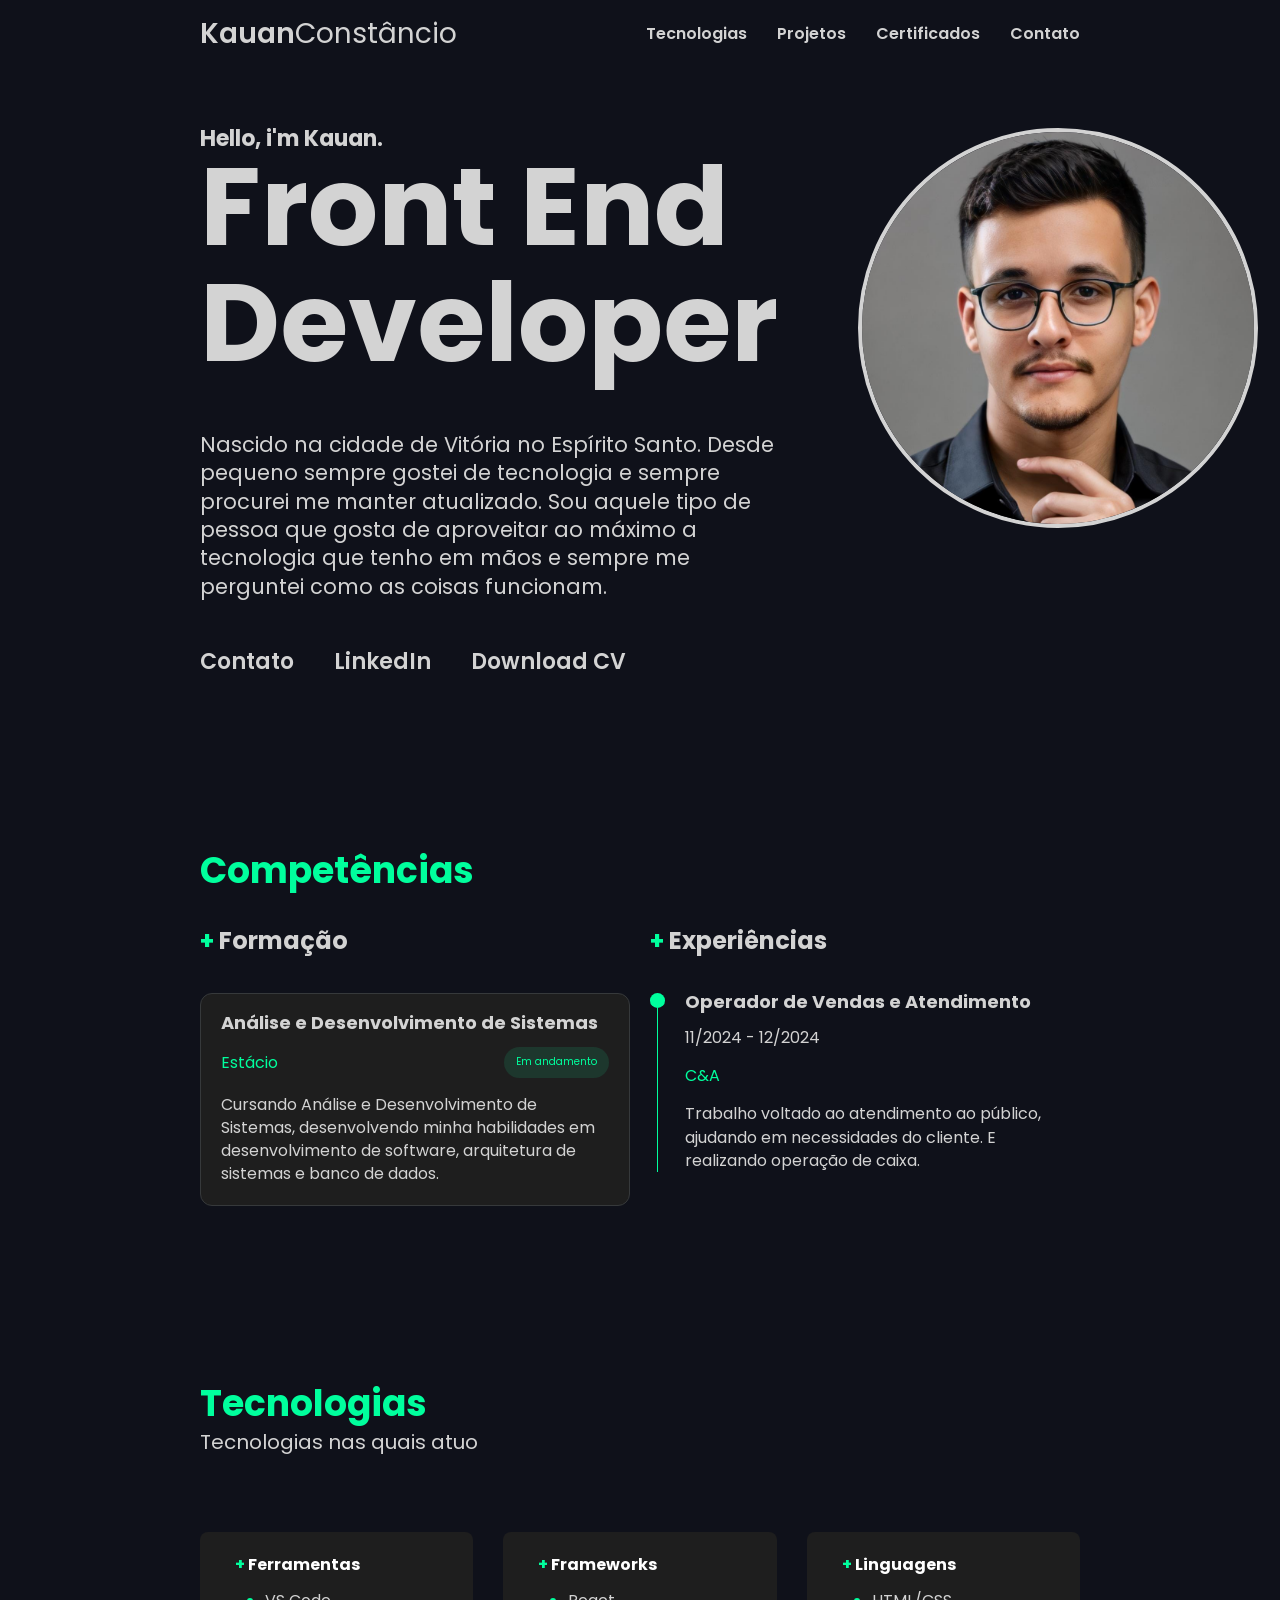
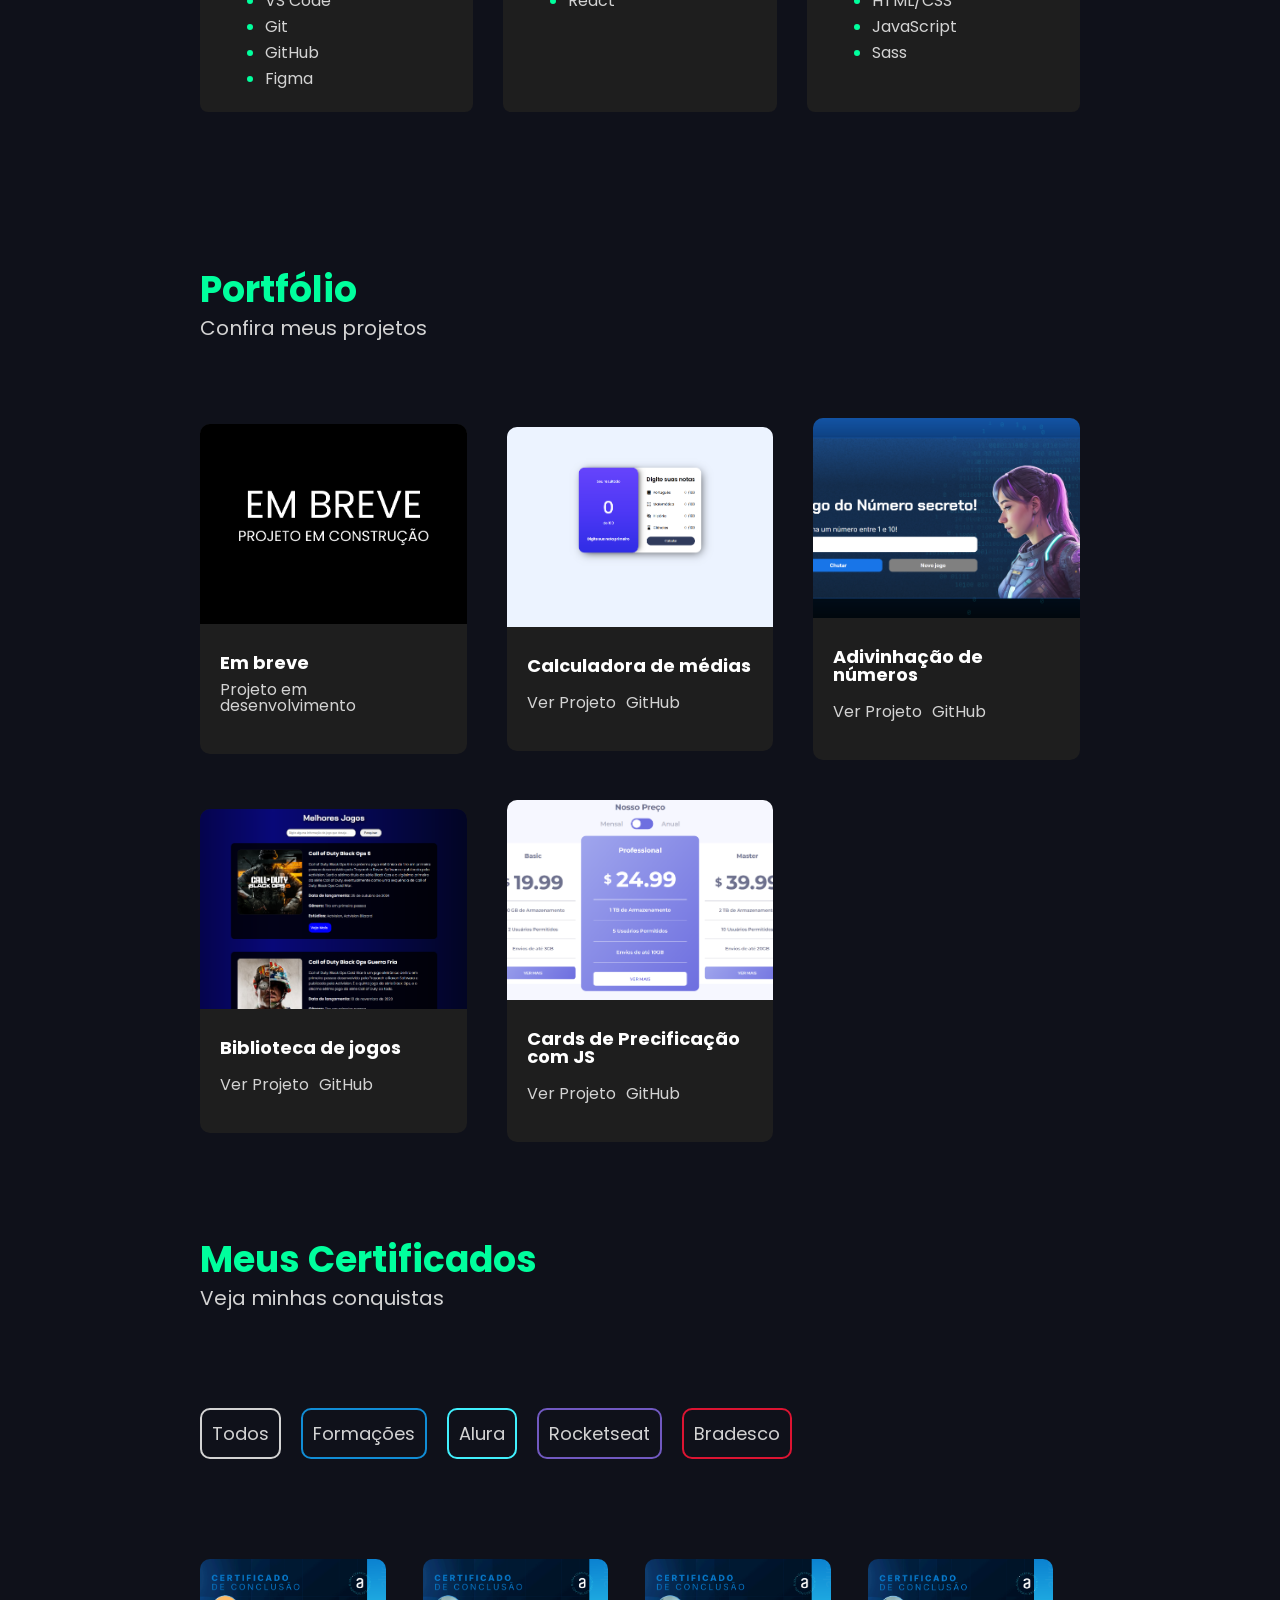
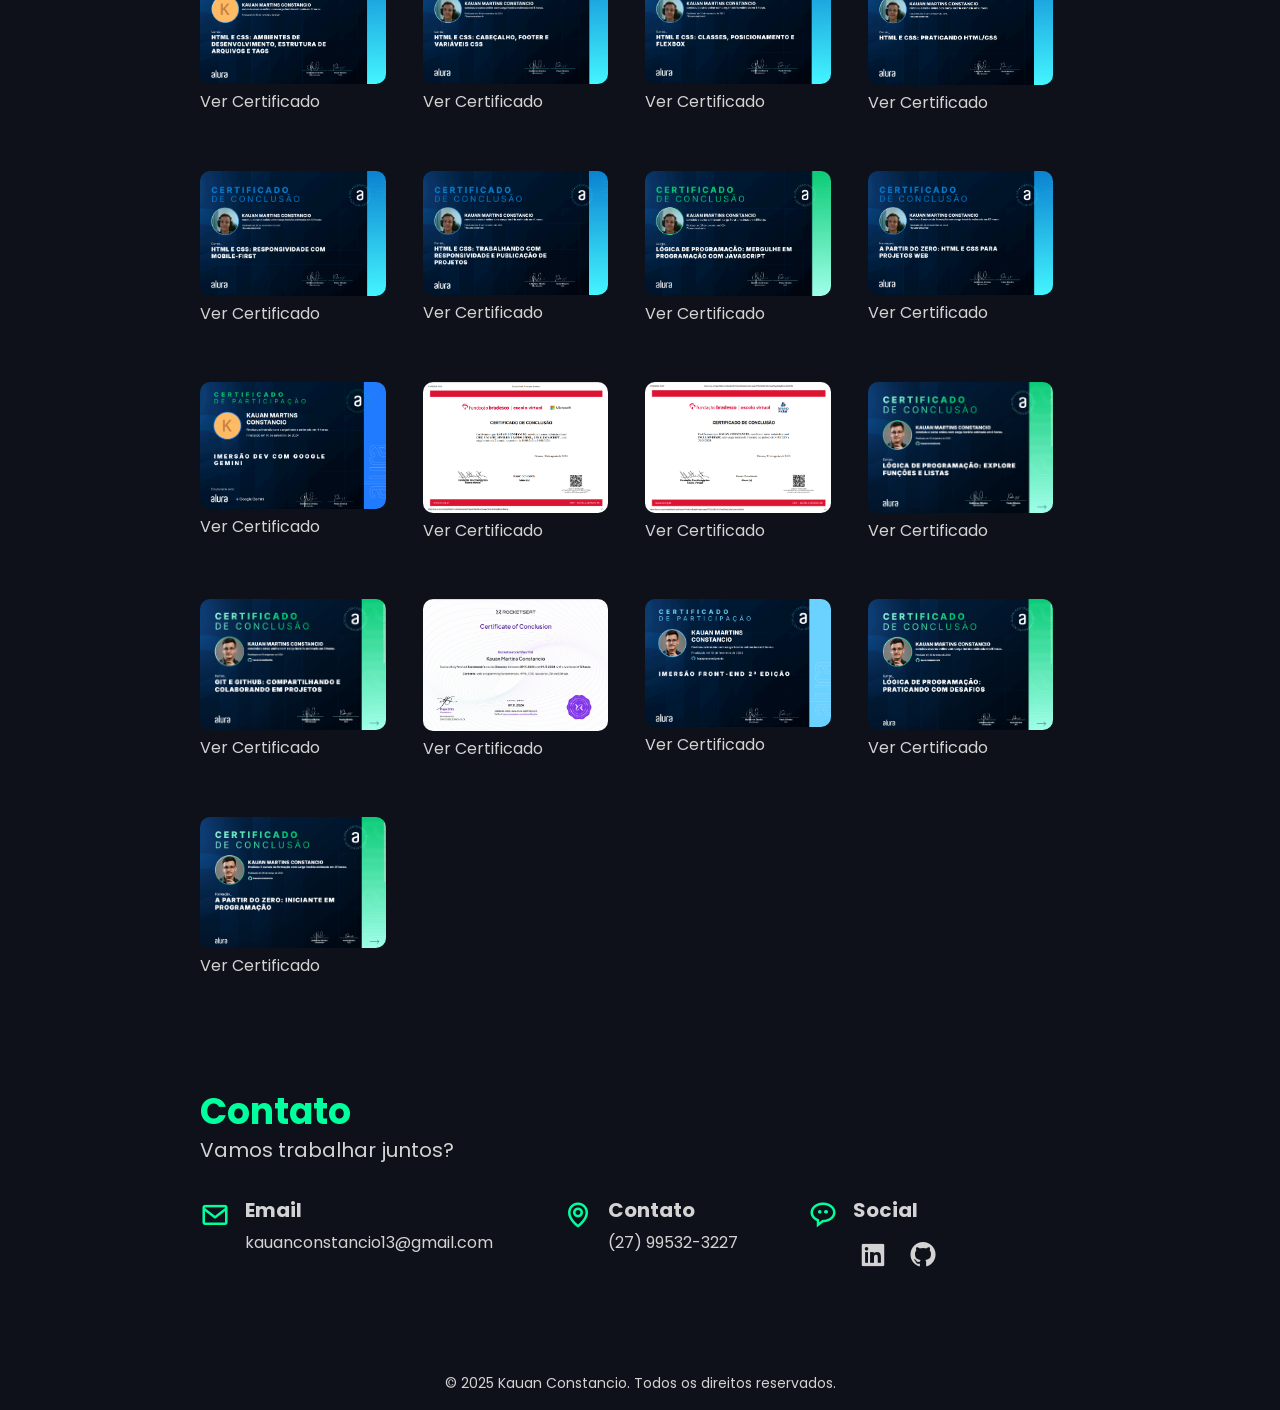
==== commit 0a418e56: "ajuste de UX 2.0" ====
--- a/index.html
+++ b/index.html
@@ -50,11 +50,11 @@
             <div class="skills-formations">
                 <h2><span>+ </span> Formação</h2>
                 <div class="skills-formations-card">
-                    <div class="skills-formations-title">
-                        <h2>Análise e Desenvolvimento de Sistemas</h2>
+                    <h2>Análise e Desenvolvimento de Sistemas</h2>
+                    <div class="institution-progress">
+                        <p class="institution">Estácio</p>
                         <p class="progress">Em andamento</p>
                     </div>
-                    <p class="institution">Estácio</p>
                     <p>Cursando Análise e Desenvolvimento de Sistemas, desenvolvendo minha habilidades em desenvolvimento de software, arquitetura de sistemas e banco de dados.</p>
                 </div>
             </div>
--- a/style.css
+++ b/style.css
@@ -6,6 +6,7 @@
   text-decoration: none;
   color: var(--primary-color);
   list-style: none;
+  font-family: "Poppins", sans-serif;
 }
 
 html {
@@ -30,7 +31,6 @@
   padding: 0;
   border: 0;
   font-size: 100%;
-  font-family: "Poppins", sans-serif;
   vertical-align: baseline;
 }
 
@@ -186,23 +186,23 @@
   transition: all 0.1s linear;
   background-color: var(--background-card-color);
 }
-.skills .skills-infos .skills-formations .skills-formations-card .skills-formations-title {
+.skills .skills-infos .skills-formations .skills-formations-card h2 {
+  font-size: 18px;
+}
+.skills .skills-infos .skills-formations .skills-formations-card .institution-progress {
   display: flex;
   align-items: center;
   justify-content: space-between;
-  background-color: var(--background-card-color);
-}
-.skills .skills-infos .skills-formations .skills-formations-card .skills-formations-title p {
+  color: var(--neon-green);
+}
+.skills .skills-infos .skills-formations .skills-formations-card .institution-progress .progress {
   color: var(--neon-green);
   background-color: var(--dark-green);
   padding: 8px 12px;
   border-radius: 50px;
   font-size: 10px;
 }
-.skills .skills-infos .skills-formations .skills-formations-card .skills-formations-title h2 {
-  font-size: 18px;
-}
-.skills .skills-infos .skills-formations .skills-formations-card .institution {
+.skills .skills-infos .skills-formations .skills-formations-card .institution-progress p {
   color: var(--neon-green);
 }
 .skills .skills-infos .skills-formations .skills-formations-card p {
@@ -614,40 +614,39 @@
     padding: 20px;
   }
   body .header {
+    display: block;
+  }
+  body .header .links {
     display: none;
   }
   body .profile {
     margin: 40px 0 0 0;
-  }
-  body .profile .infos {
-    display: flex;
-    align-items: center;
-    justify-content: center;
+    display: flex;
+    flex-direction: column-reverse;
   }
   body .profile .infos .title {
     display: flex;
     flex-direction: column;
-    align-items: center;
   }
   body .profile .infos .title h1 {
     font-size: 30px;
   }
   body .profile .infos .text {
     order: 3;
-    text-align: center;
     font-size: 18px;
   }
   body .profile .infos ul {
-    display: flex;
-    flex-direction: column;
-    align-items: center;
-    gap: 10px;
-  }
-  body .profile .infos ul li a {
-    font-size: 18px;
-  }
-  body .profile .image {
     display: none;
+  }
+  body .profile .image img {
+    display: block;
+    width: 200px;
+    height: 200px;
+    -o-object-fit: cover;
+       object-fit: cover;
+  }
+  body .skills {
+    margin-top: -60px;
   }
   body .skills .skills-infos {
     display: flex;
@@ -664,21 +663,26 @@
     font-size: 24px;
   }
   body .tecnologies .tecnologies-cards {
+    margin-top: -20px;
     display: flex;
     flex-direction: column;
   }
   body .tecnologies .tecnologies-cards .card {
     width: 100%;
   }
+  body .projects {
+    margin-top: 30px;
+  }
   body .projects .title h2 {
     font-size: 24px;
   }
   body .projects .items {
+    margin-top: -10px;
     display: flex;
     flex-direction: column;
   }
   body .projects .items .project img {
-    width: 80vw;
+    width: 90vw;
   }
   body .projects .items .project .description h2 {
     font-size: 18px;
@@ -686,8 +690,14 @@
   body .projects .items .project .description .links a {
     font-size: 18px;
   }
+  body .certificates {
+    margin-top: -10px;
+  }
   body .certificates .title h2 {
-    font-size: 24px;
+    font-size: var(--title-text);
+  }
+  body .certificates .filter {
+    margin-top: -20px;
   }
   body .certificates .filter ul {
     display: flex;
@@ -704,6 +714,9 @@
   body .certificates .certificate ul li img {
     width: 100%;
   }
+  body .contact {
+    margin-top: 40px;
+  }
   body .contact ul {
     display: flex;
     flex-direction: column;
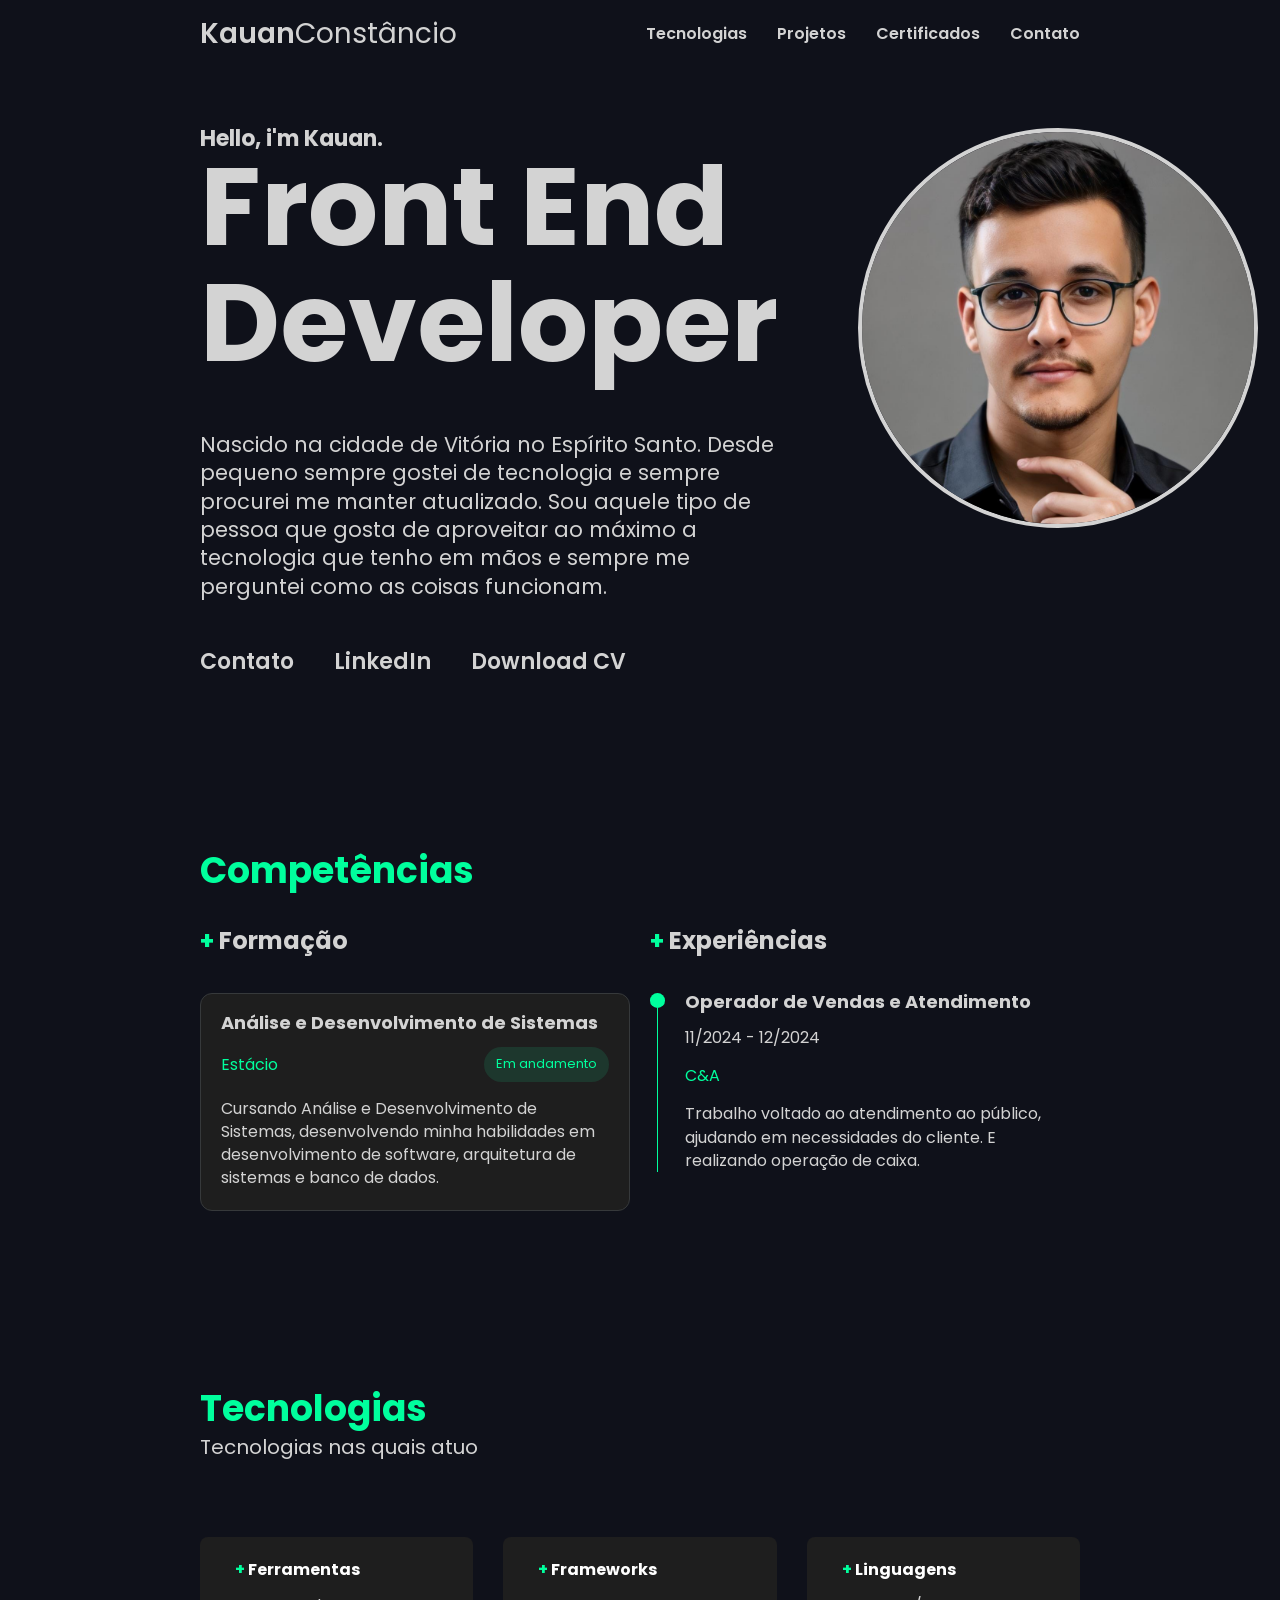
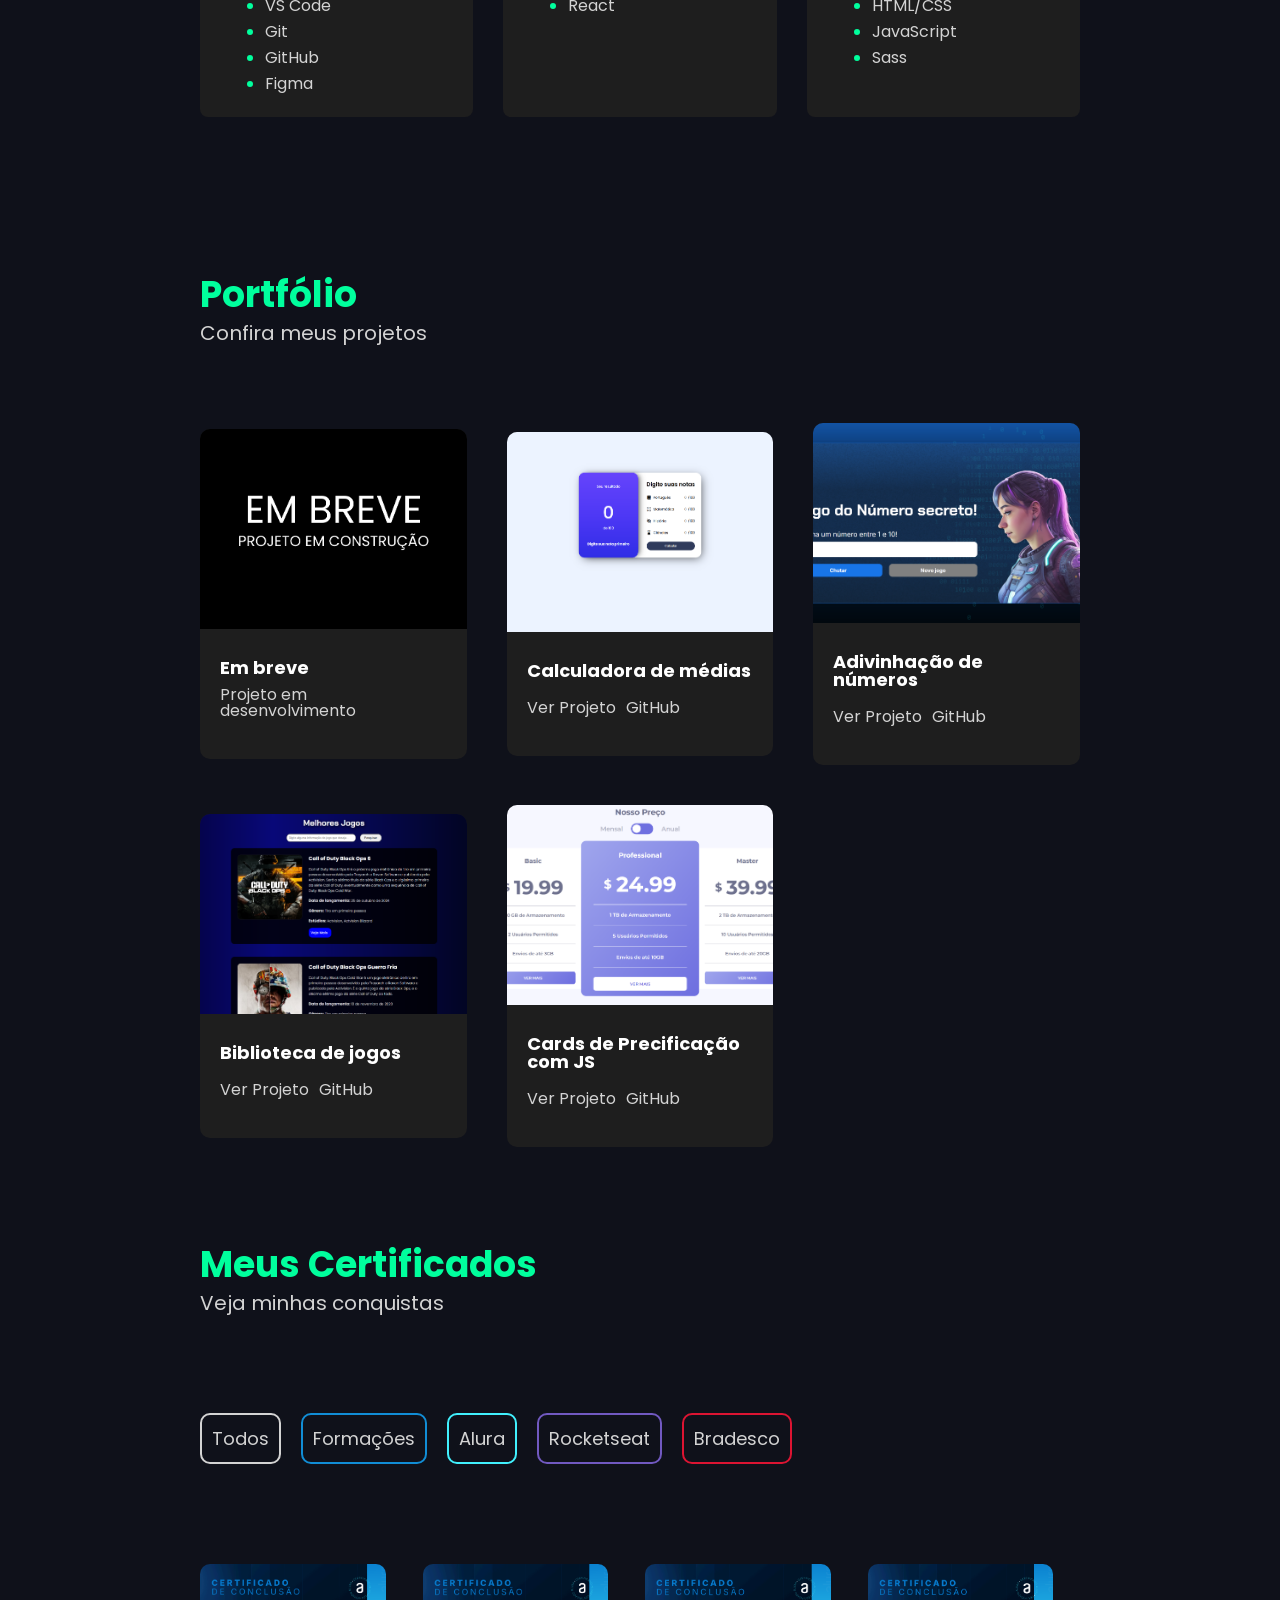
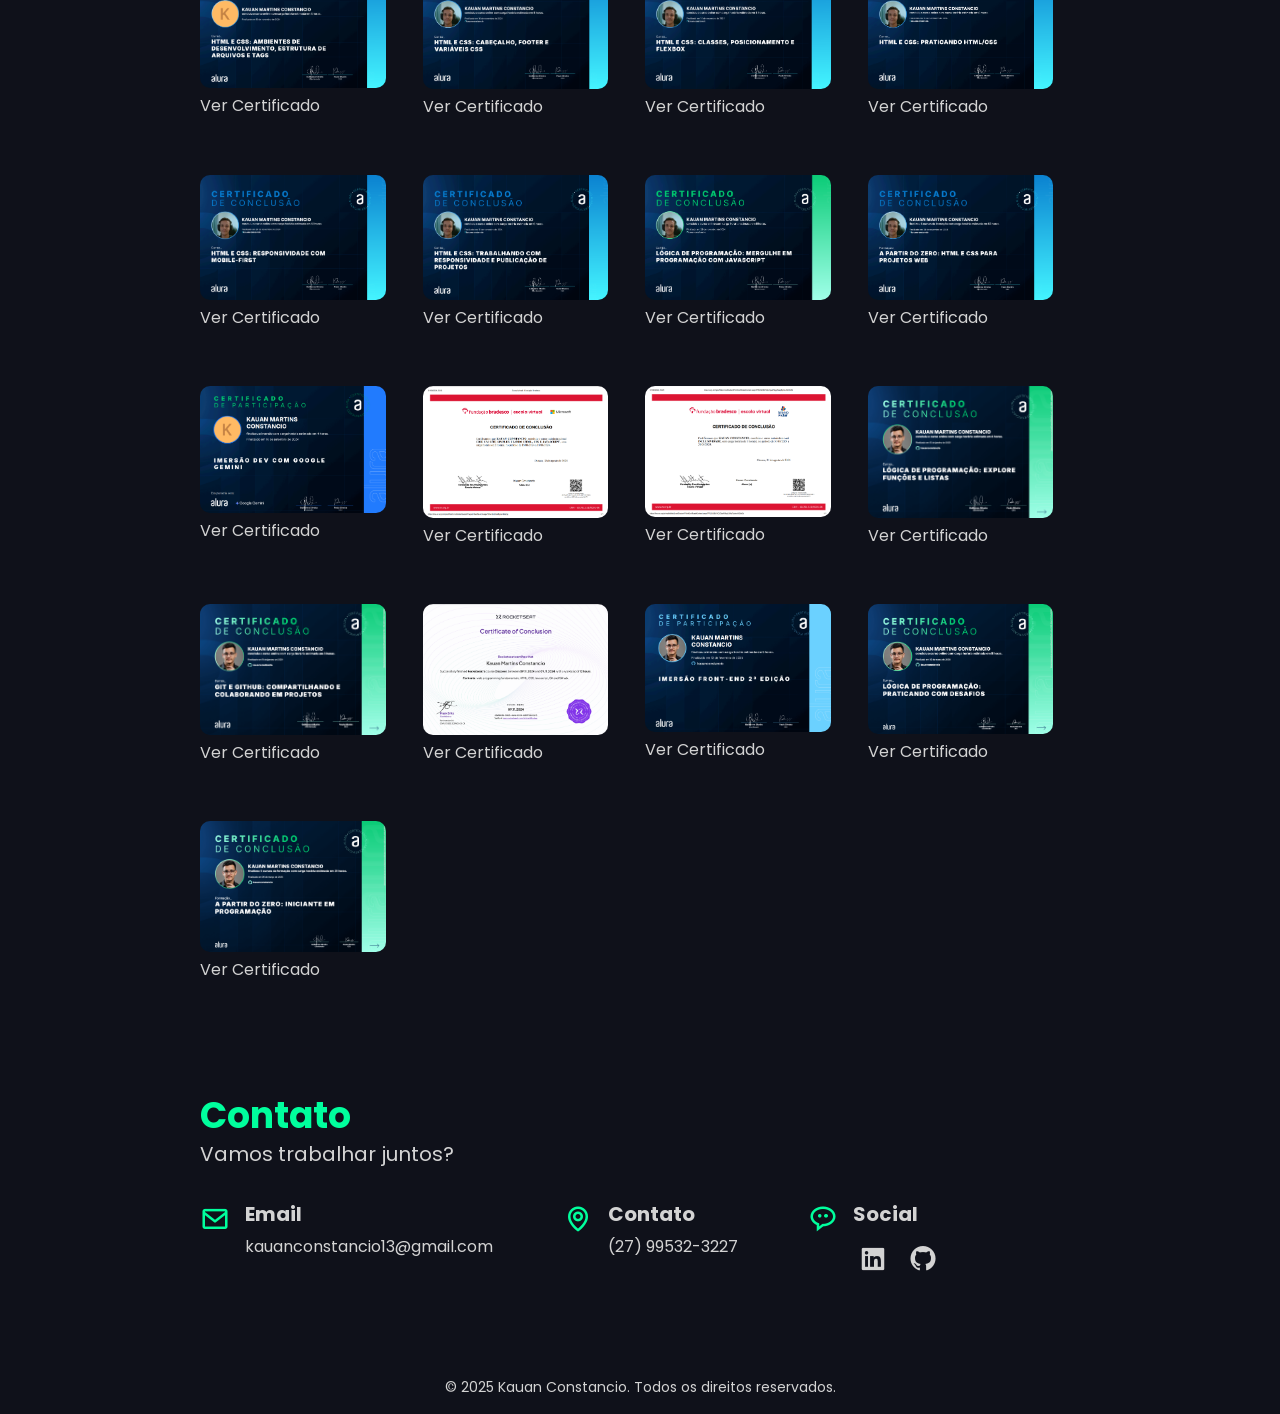
==== commit ebc99826: "ajuste de UX 2.1" ====
--- a/index.html
+++ b/index.html
@@ -180,10 +180,10 @@
                 <div class="contact-infos">
                     <h2>Social</h2>
                     <div class="social">
-                        <a href="">
+                        <a href="www.linkedin.com/in/kauanconstancio">
                             <i class='bx bxl-linkedin-square' ></i>
                         </a>
-                        <a href="">
+                        <a href="https://github.com/kauanconstancio">
                             <i class='bx bxl-github' ></i>
                         </a>
                     </div>
--- a/style.css
+++ b/style.css
@@ -200,7 +200,7 @@
   background-color: var(--dark-green);
   padding: 8px 12px;
   border-radius: 50px;
-  font-size: 10px;
+  font-size: 13px;
 }
 .skills .skills-infos .skills-formations .skills-formations-card .institution-progress p {
   color: var(--neon-green);
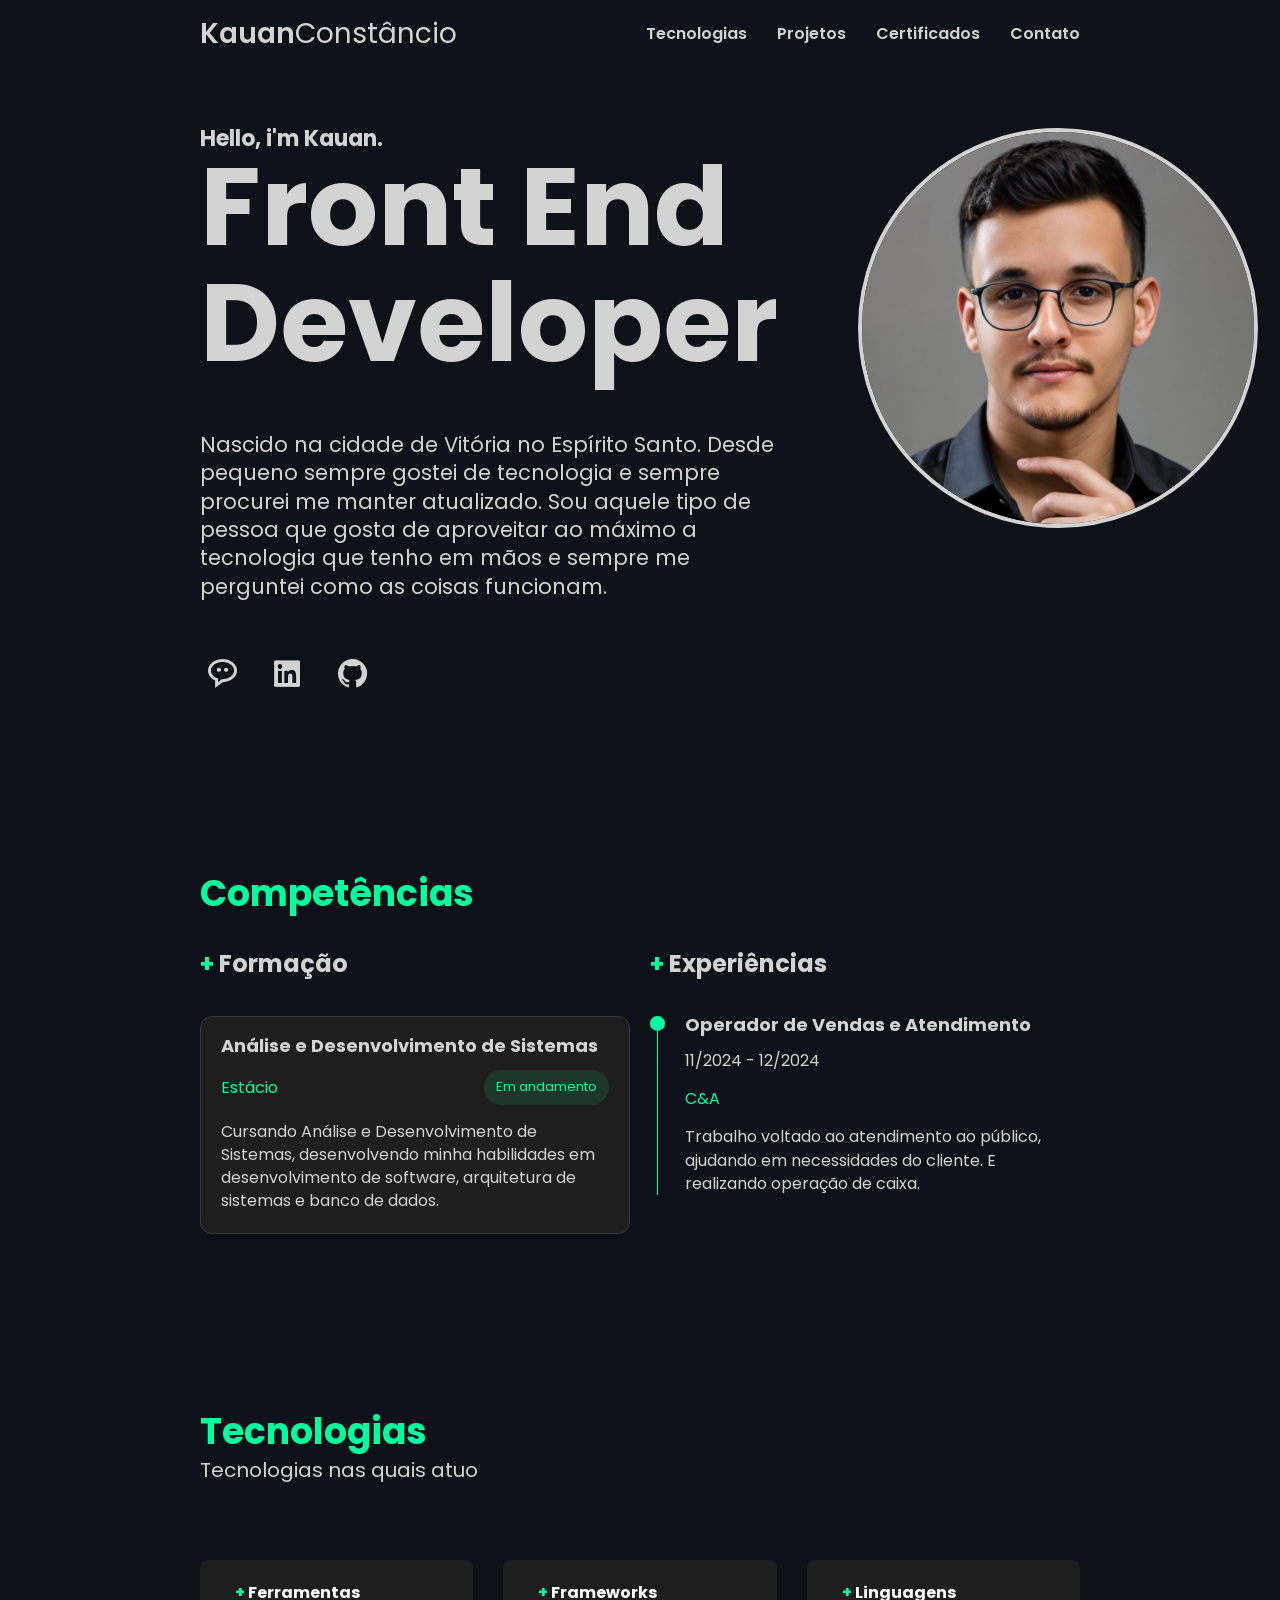
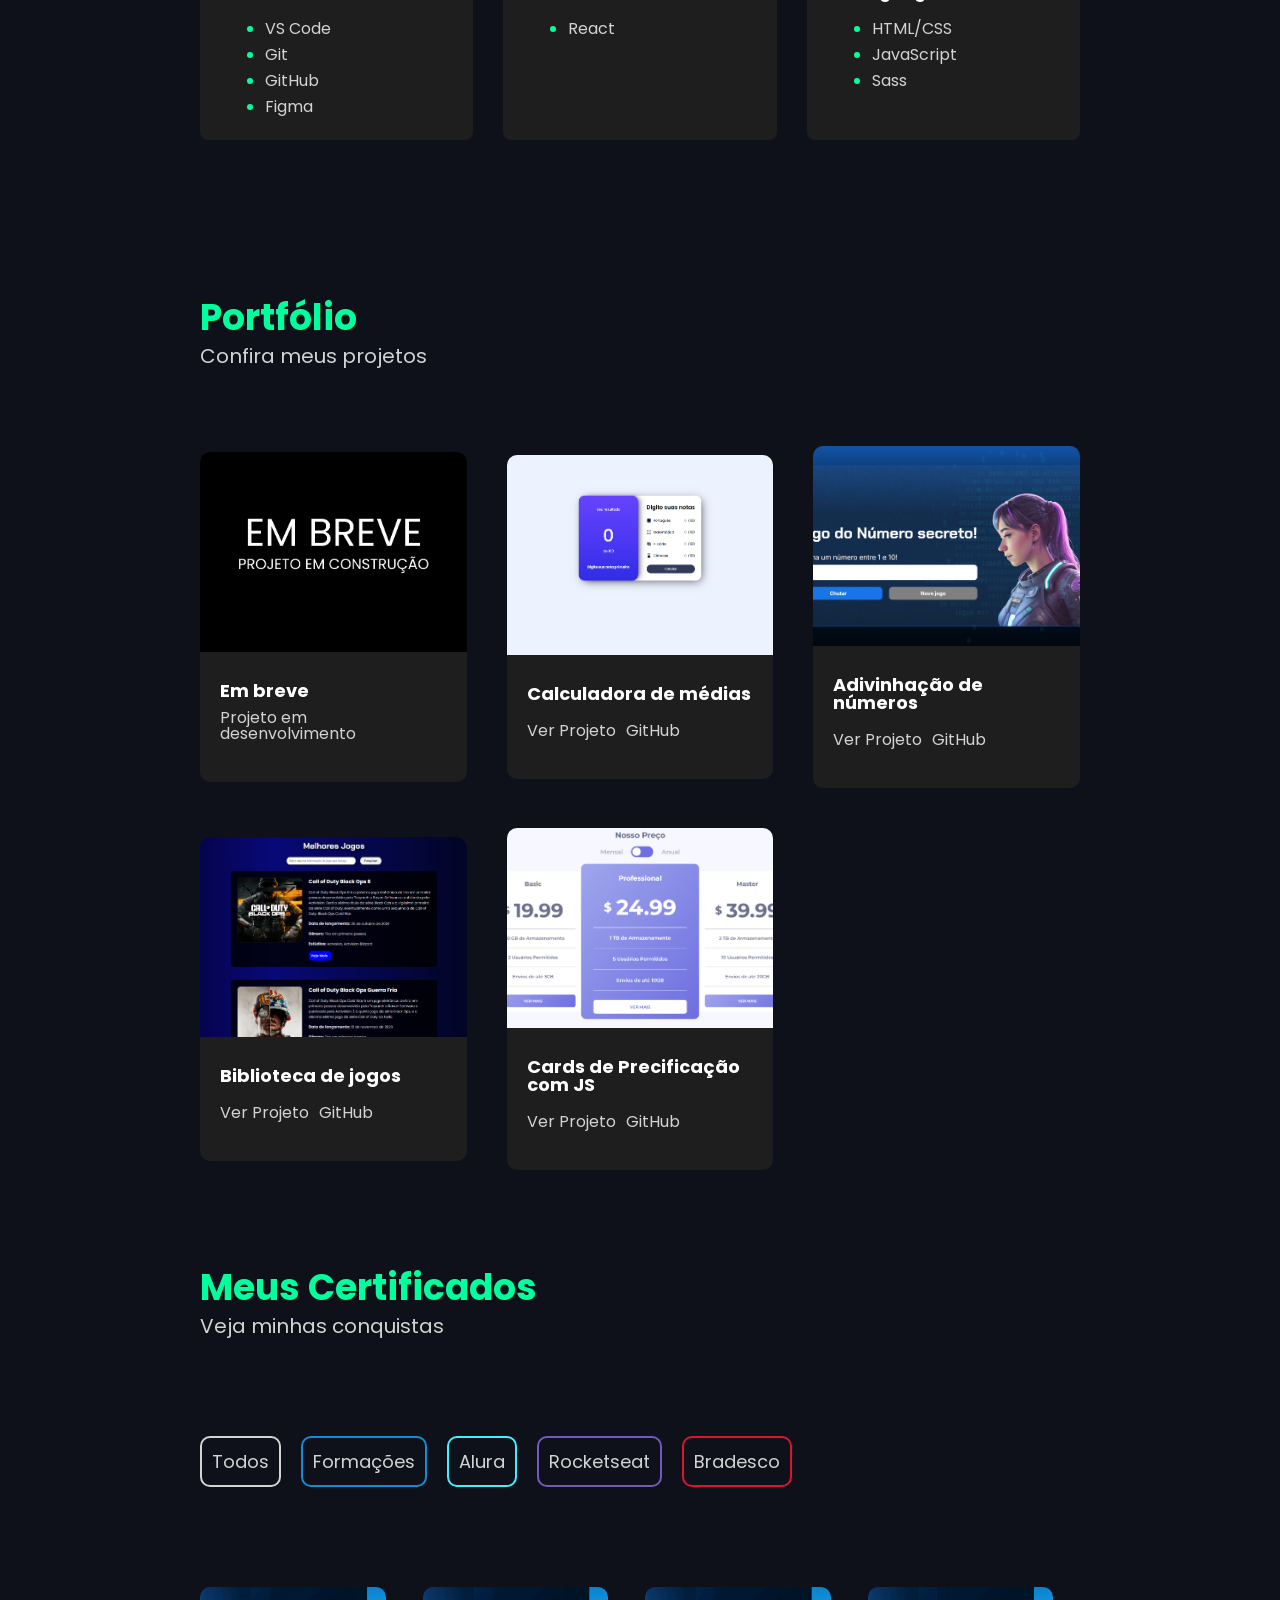
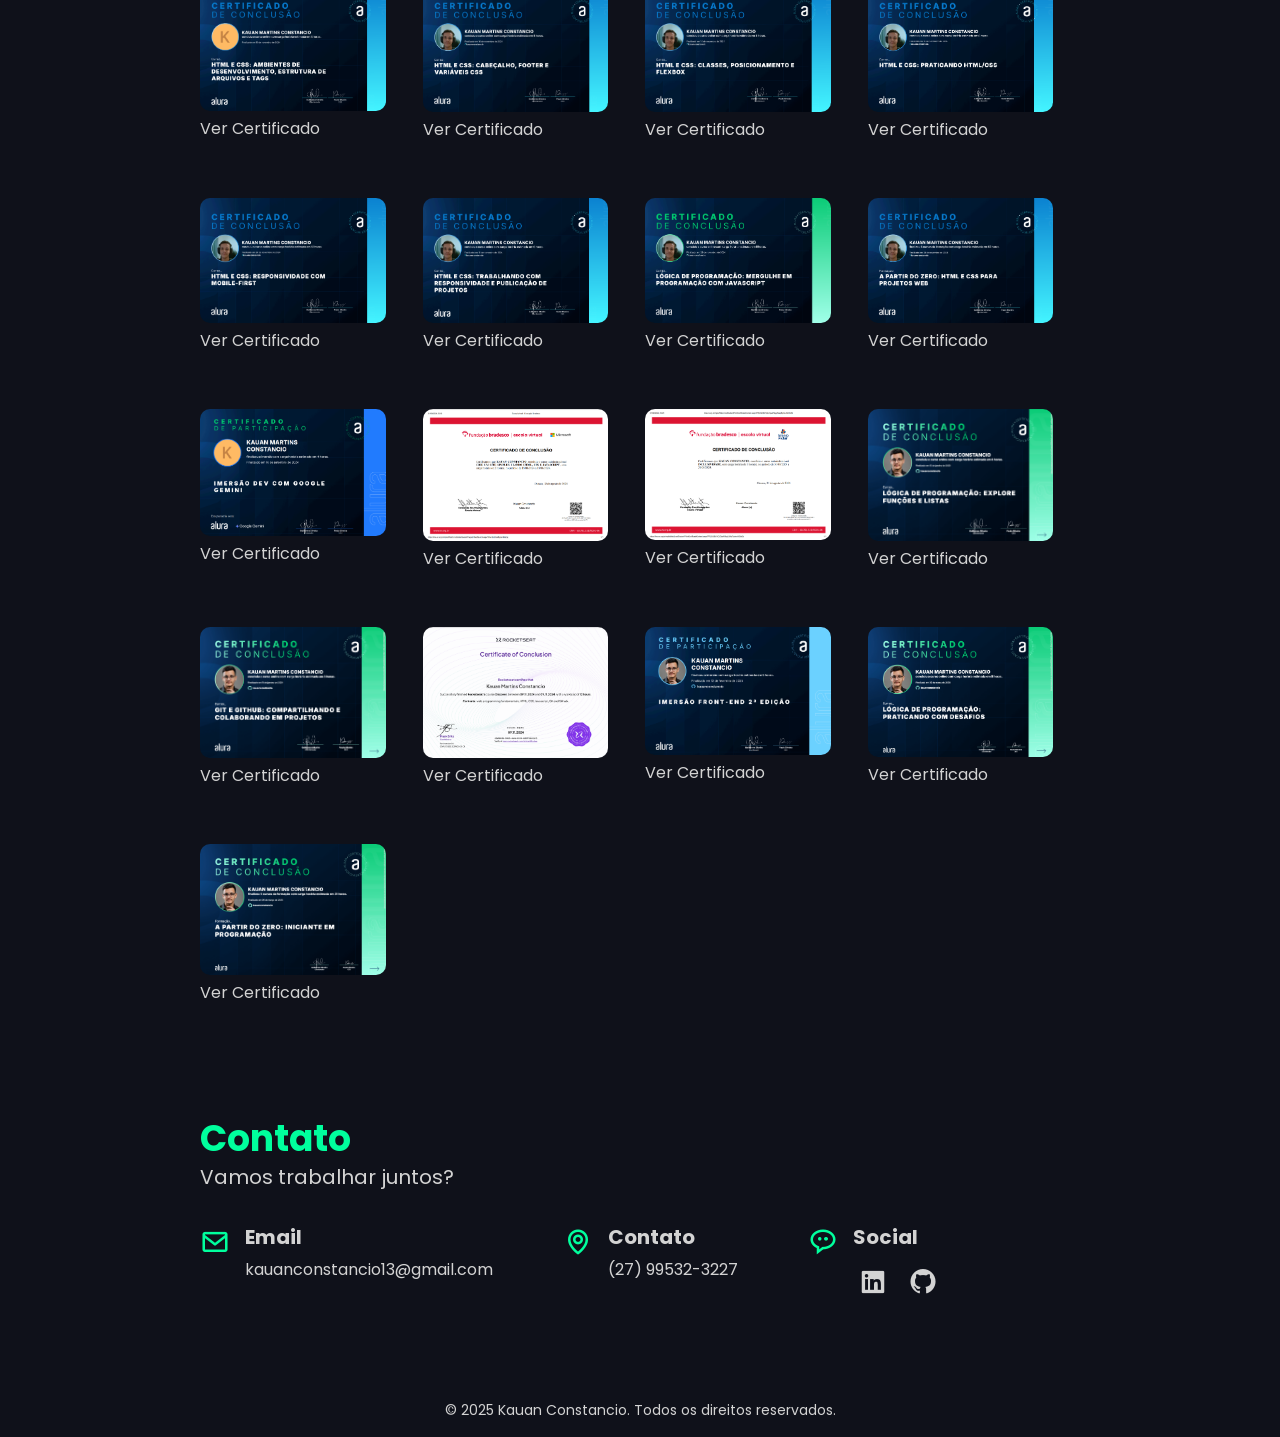
==== commit 4444ab31: "modificando links do profile" ====
--- a/index.html
+++ b/index.html
@@ -30,13 +30,19 @@
             </div>
             <ul>
                 <li>
-                    <a href="https://wa.me/+552795323227" target="_blank">Contato</a>
+                    <a href="https://wa.me/+552795323227" target="_blank">
+                        <i class='bx bx-message-rounded-dots'></i>
+                    </a>
                 </li>
                 <li>
-                    <a href="https://www.linkedin.com/in/kauanconstancio/" target="_blank">LinkedIn</a>
+                    <a href="https://www.linkedin.com/in/kauanconstancio/" target="_blank">
+                        <i class='bx bxl-linkedin-square' ></i>
+                    </a>
                 </li>
                 <li>
-                    <a href="assets/cv/Currículo Kauan.pdf" download="Currículo Kauan.pdf" type="application/dpf">Download CV</a>
+                    <a href="https://github.com/kauanconstancio" target="_blank">
+                        <i class='bx bxl-github' ></i>
+                    </a>
                 </li>
             </ul>
         </div>
@@ -183,7 +189,7 @@
                         <a href="www.linkedin.com/in/kauanconstancio">
                             <i class='bx bxl-linkedin-square' ></i>
                         </a>
-                        <a href="https://github.com/kauanconstancio">
+                        <a href="https://github.com/kauanconstancio" target="_blank">
                             <i class='bx bxl-github' ></i>
                         </a>
                     </div>
--- a/style.css
+++ b/style.css
@@ -124,16 +124,24 @@
 }
 .profile .infos ul {
   display: flex;
-  gap: 40px;
+  gap: 20px;
 }
 .profile .infos ul li a {
-  font-weight: 600;
-  font-size: var(--text-font);
-  transition: all 0.3s linear;
+  display: flex;
+  align-items: center;
+  padding: 5px;
+  transition: all 0.2s linear;
+  border-radius: 50%;
+  font-size: 35px;
+}
+.profile .infos ul li a i {
+  color: var(--primary-color);
 }
 .profile .infos ul li a:hover {
-  border-bottom: 1px solid var(--neon-green);
-  color: var(--neon-green);
+  background-color: var(--neon-green);
+}
+.profile .infos ul li a:hover i {
+  color: var(--background-color);
 }
 .profile .infos .text {
   font-size: 21px;
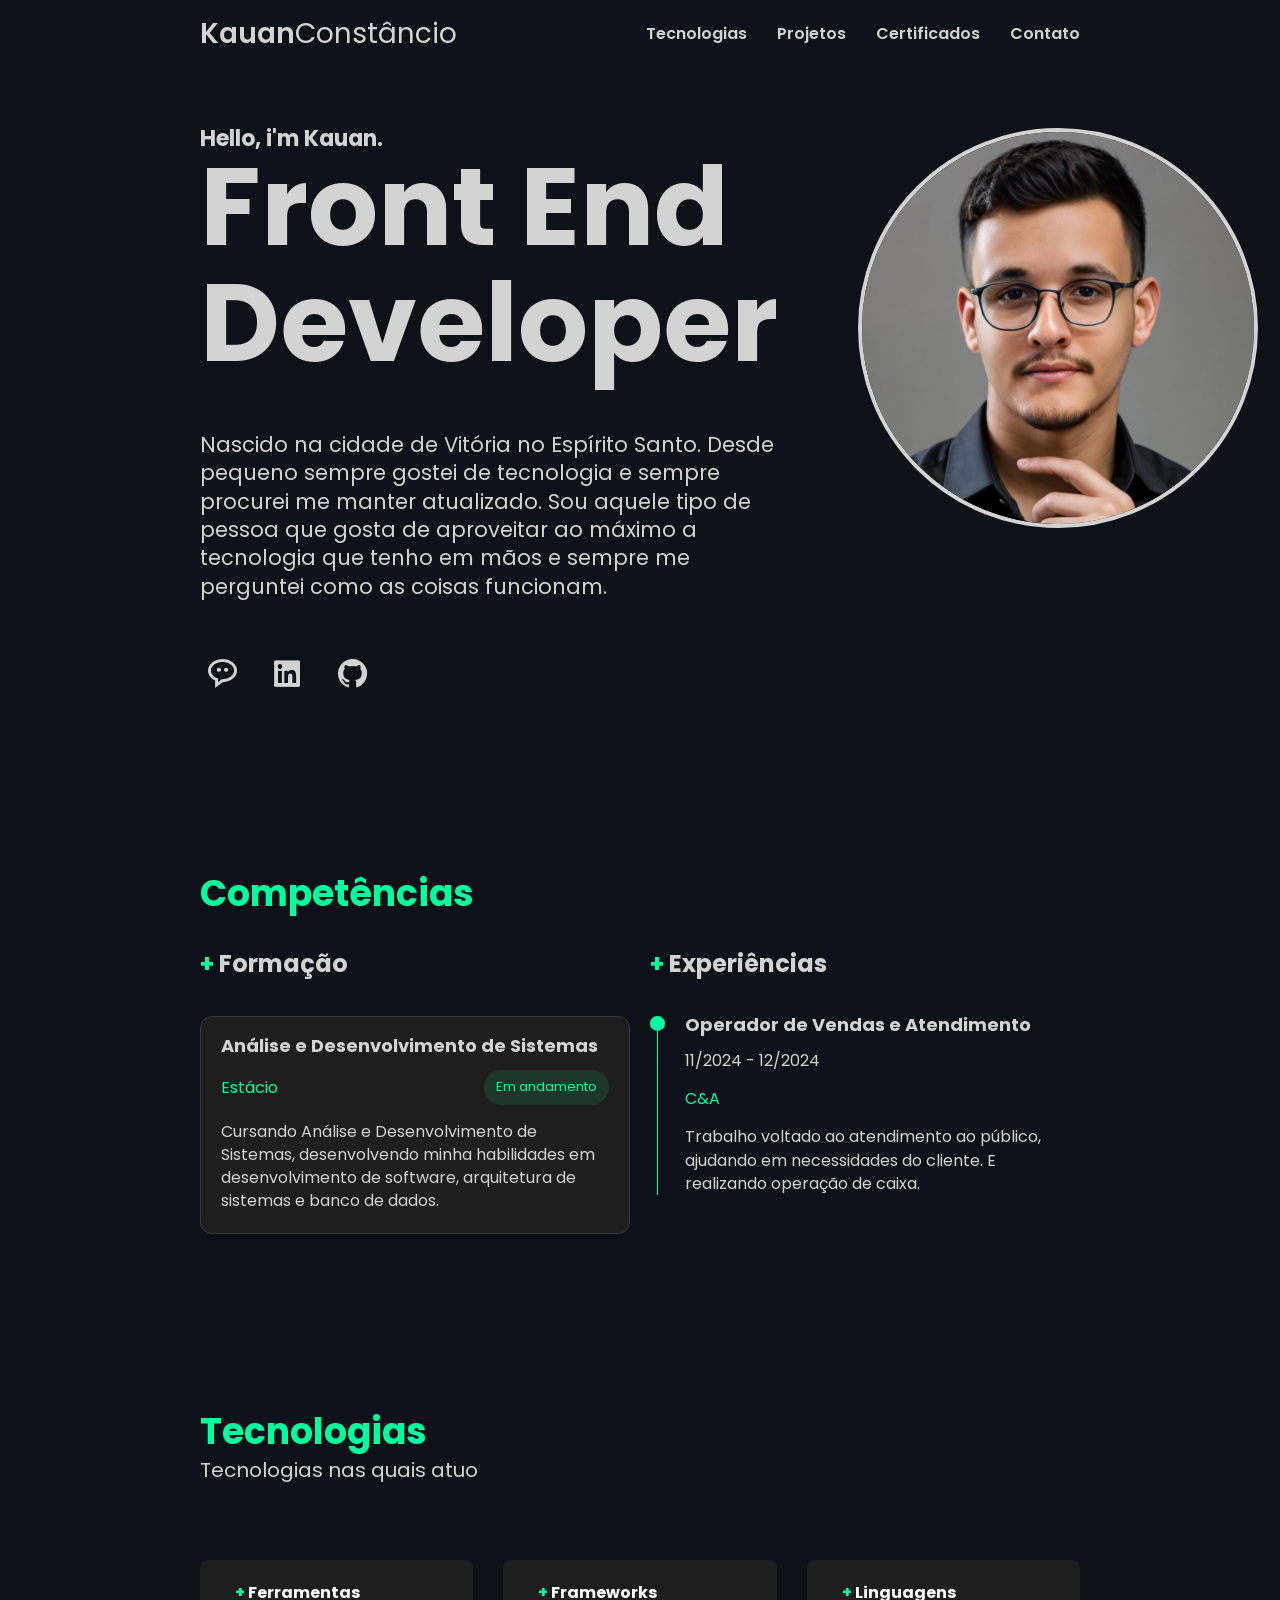
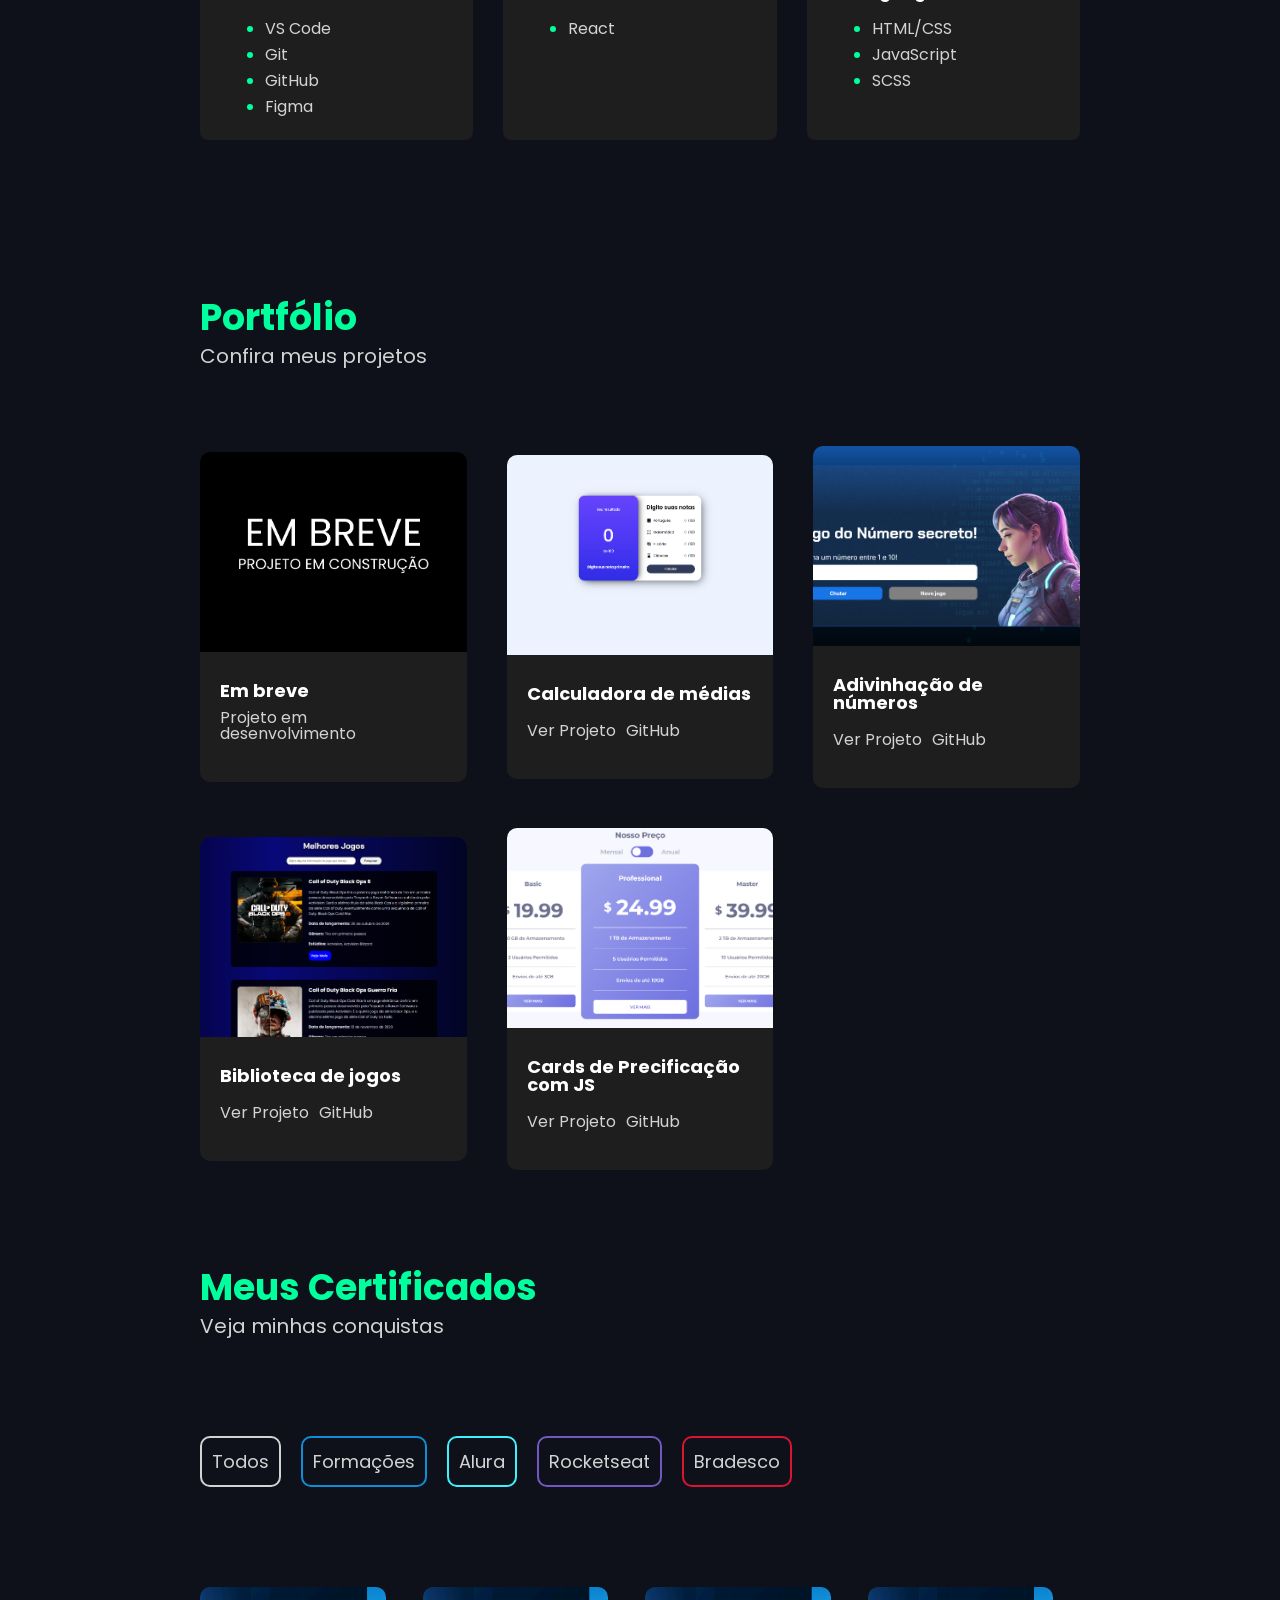
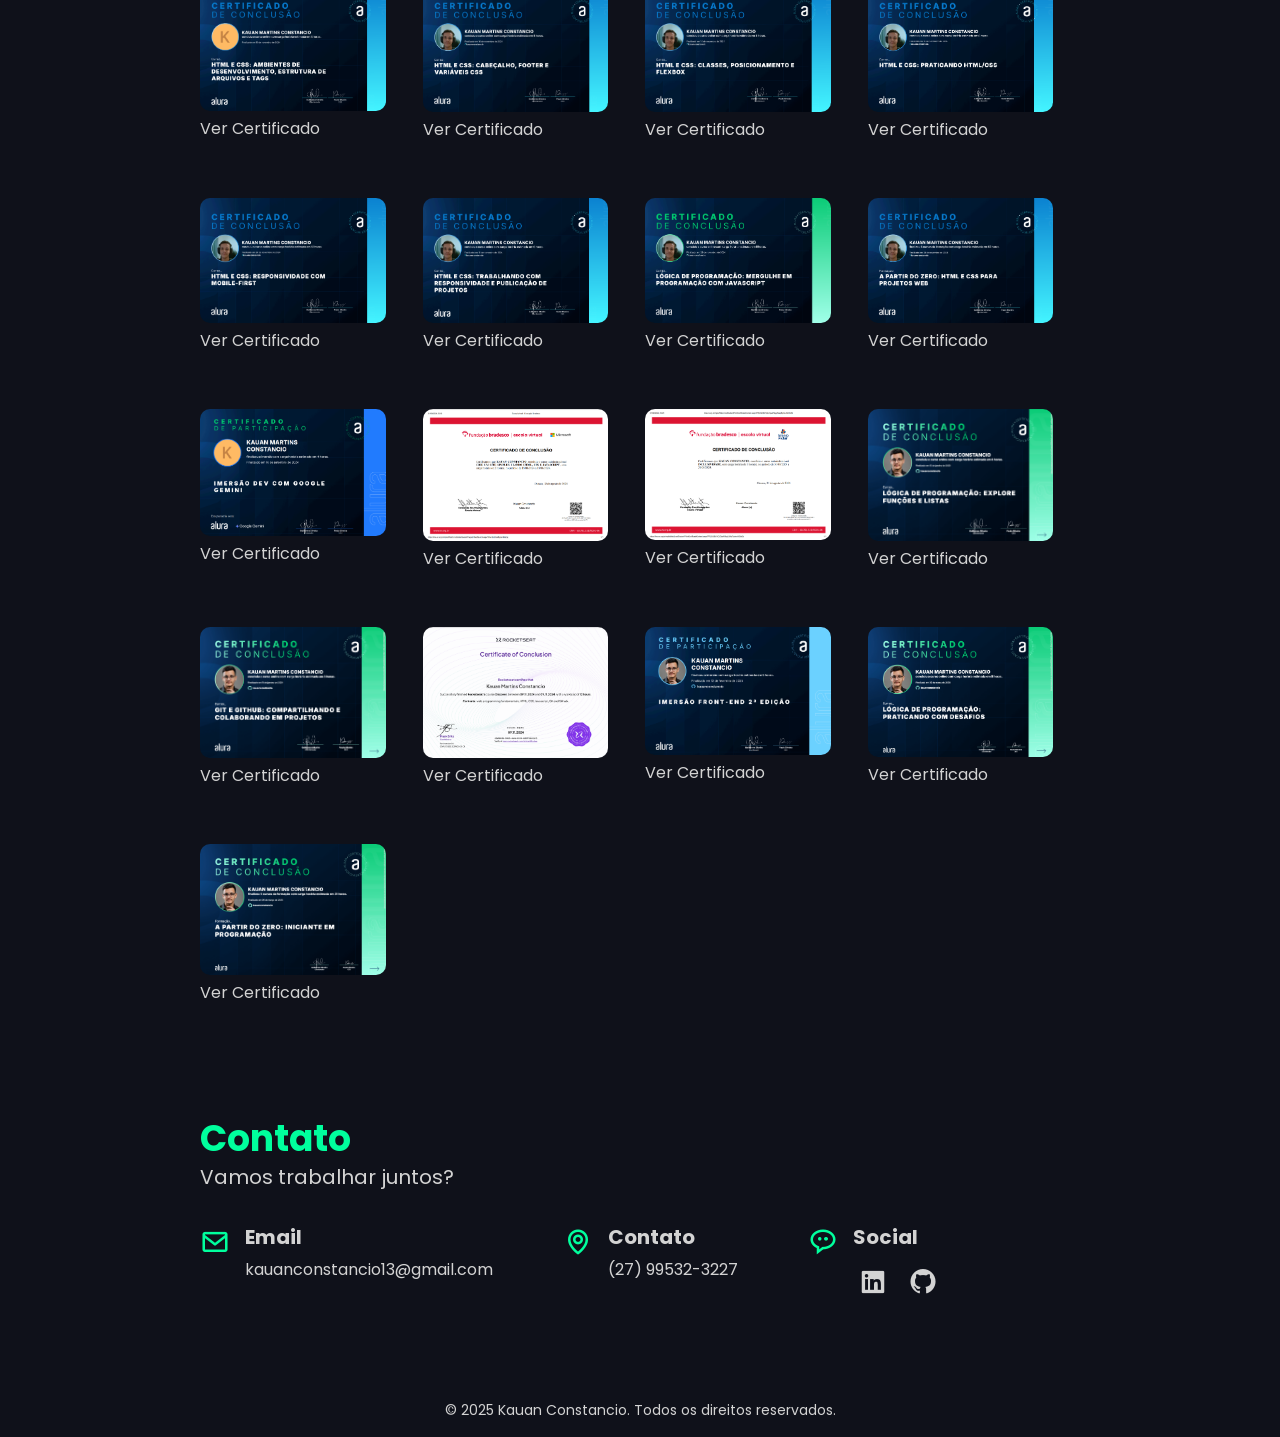
==== commit b60ad6ca: "text update" ====
--- a/index.html
+++ b/index.html
@@ -122,7 +122,7 @@
                         <p>JavaScript</p>
                     </li>
                     <li>
-                        <p>Sass</p>
+                        <p>SCSS</p>
                     </li>
                 </ul>
             </div>
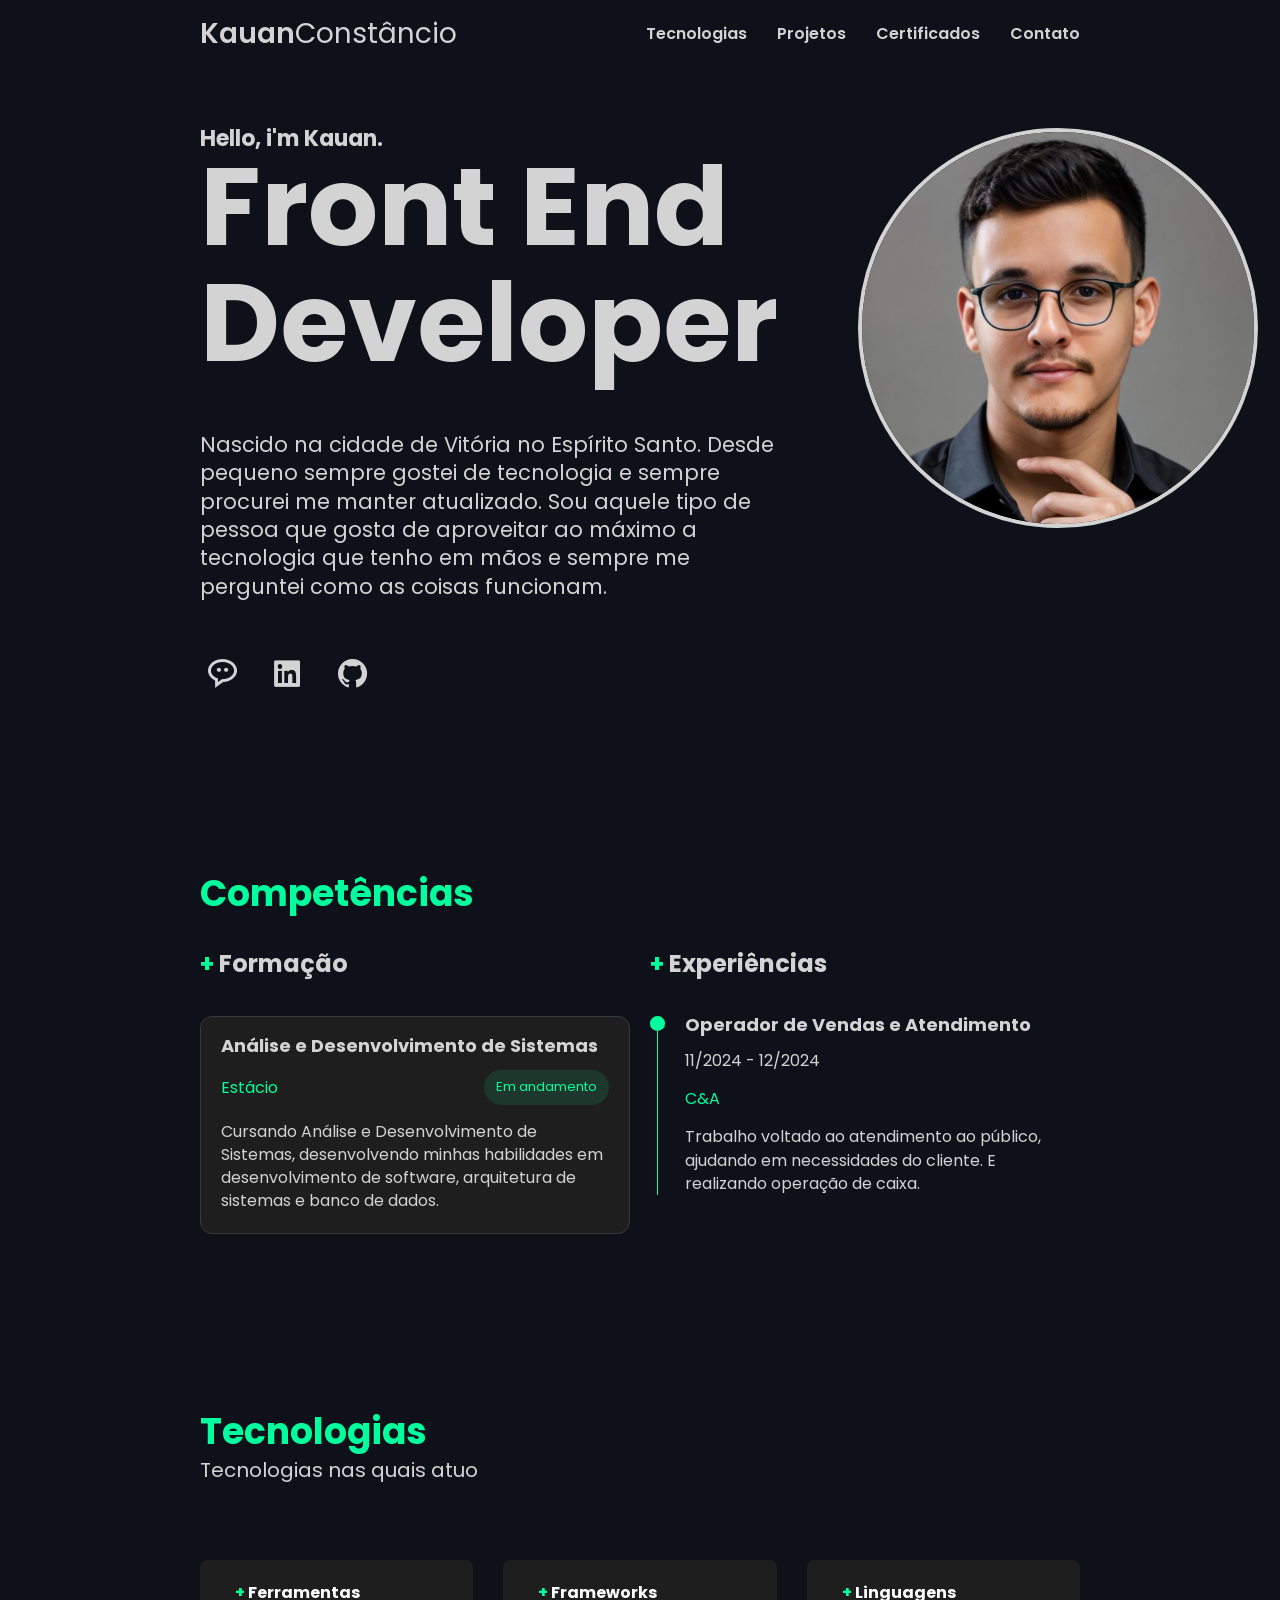
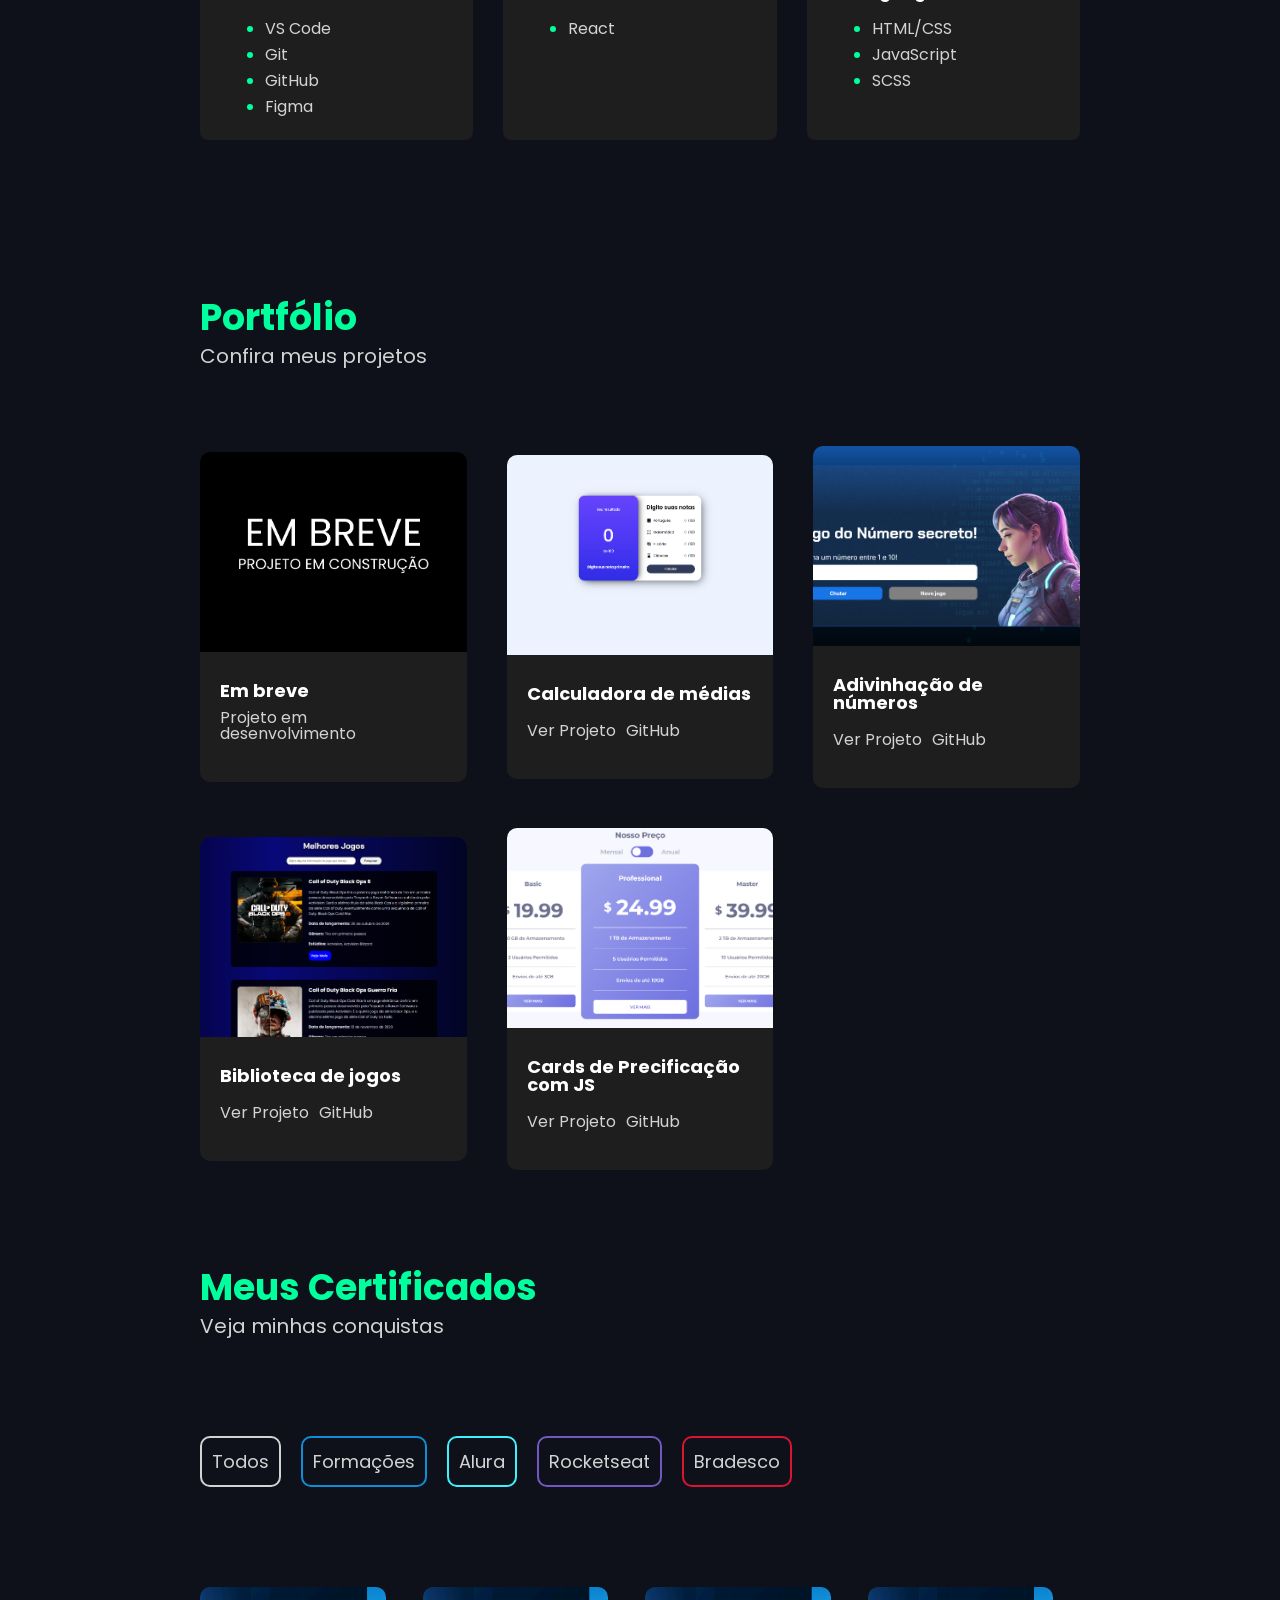
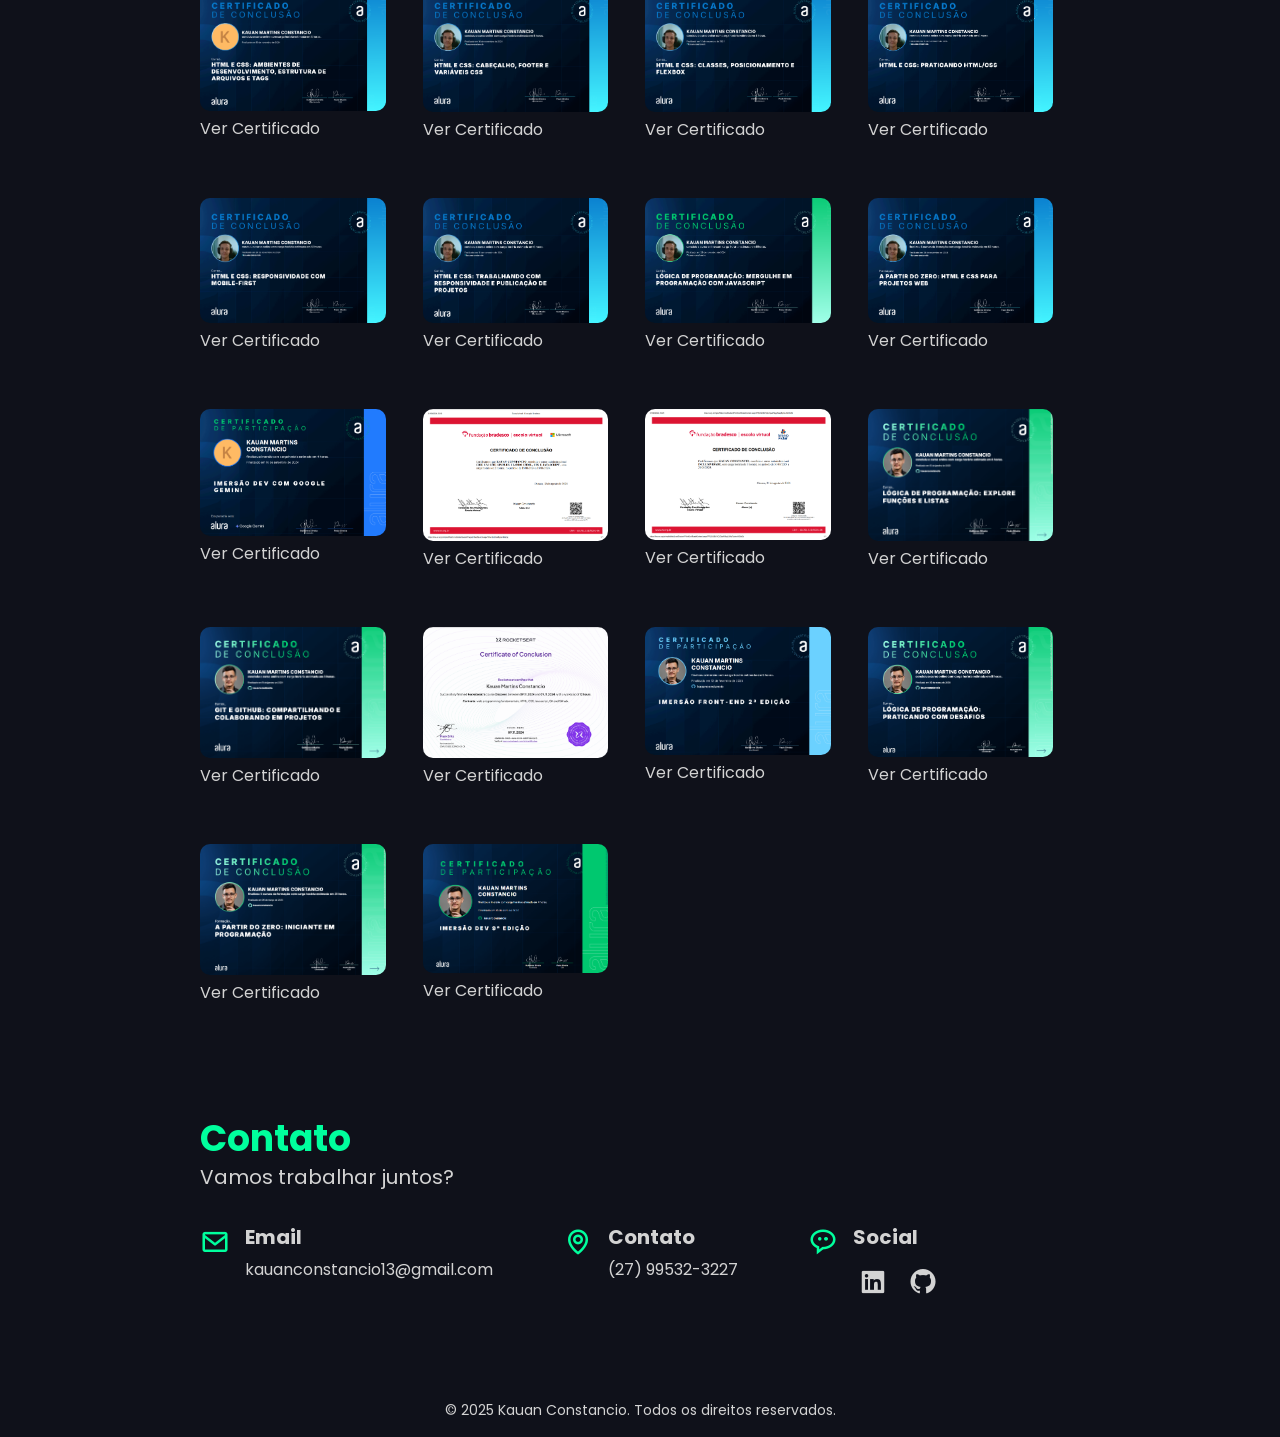
==== commit e023702d: "add new certificate and fix html text" ====
--- a/index.html
+++ b/index.html
@@ -61,7 +61,7 @@
                         <p class="institution">Estácio</p>
                         <p class="progress">Em andamento</p>
                     </div>
-                    <p>Cursando Análise e Desenvolvimento de Sistemas, desenvolvendo minha habilidades em desenvolvimento de software, arquitetura de sistemas e banco de dados.</p>
+                    <p>Cursando Análise e Desenvolvimento de Sistemas, desenvolvendo minhas habilidades em desenvolvimento de software, arquitetura de sistemas e banco de dados.</p>
                 </div>
             </div>
             <div class="skills-experiences">
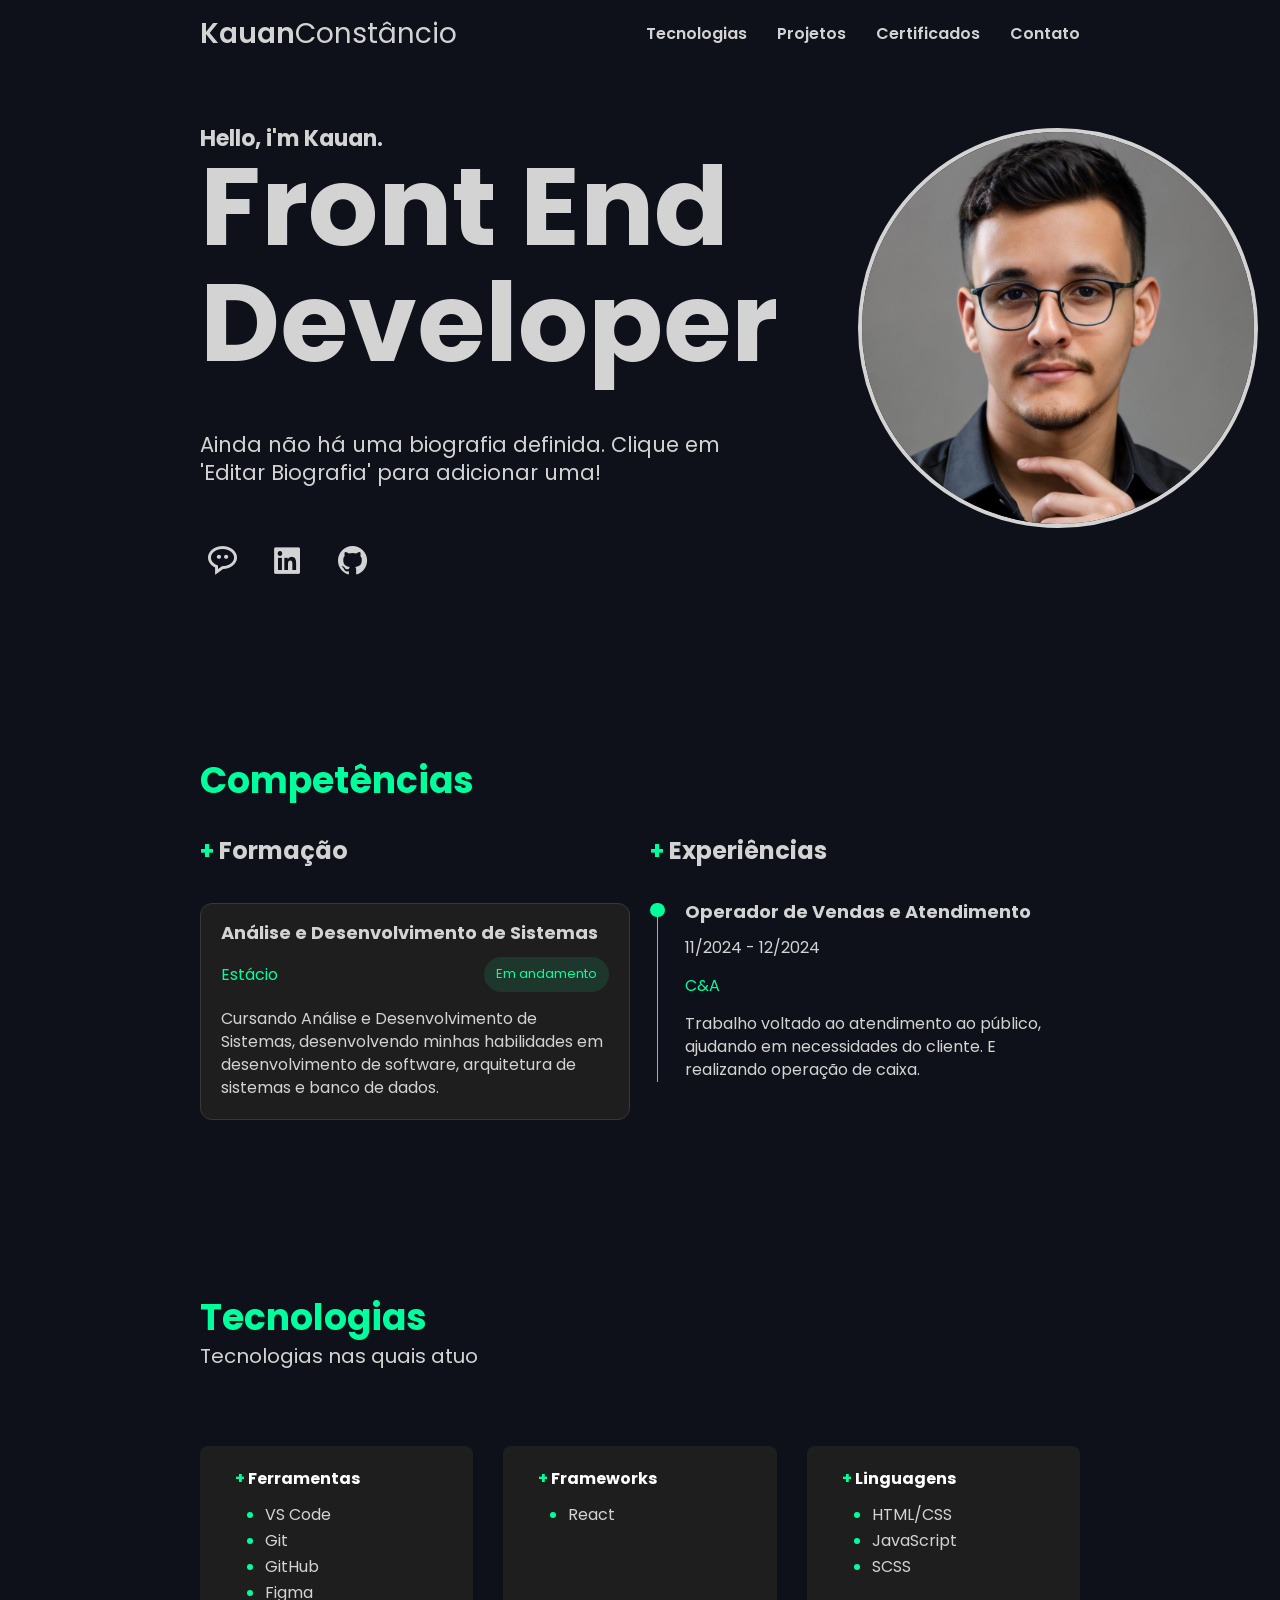
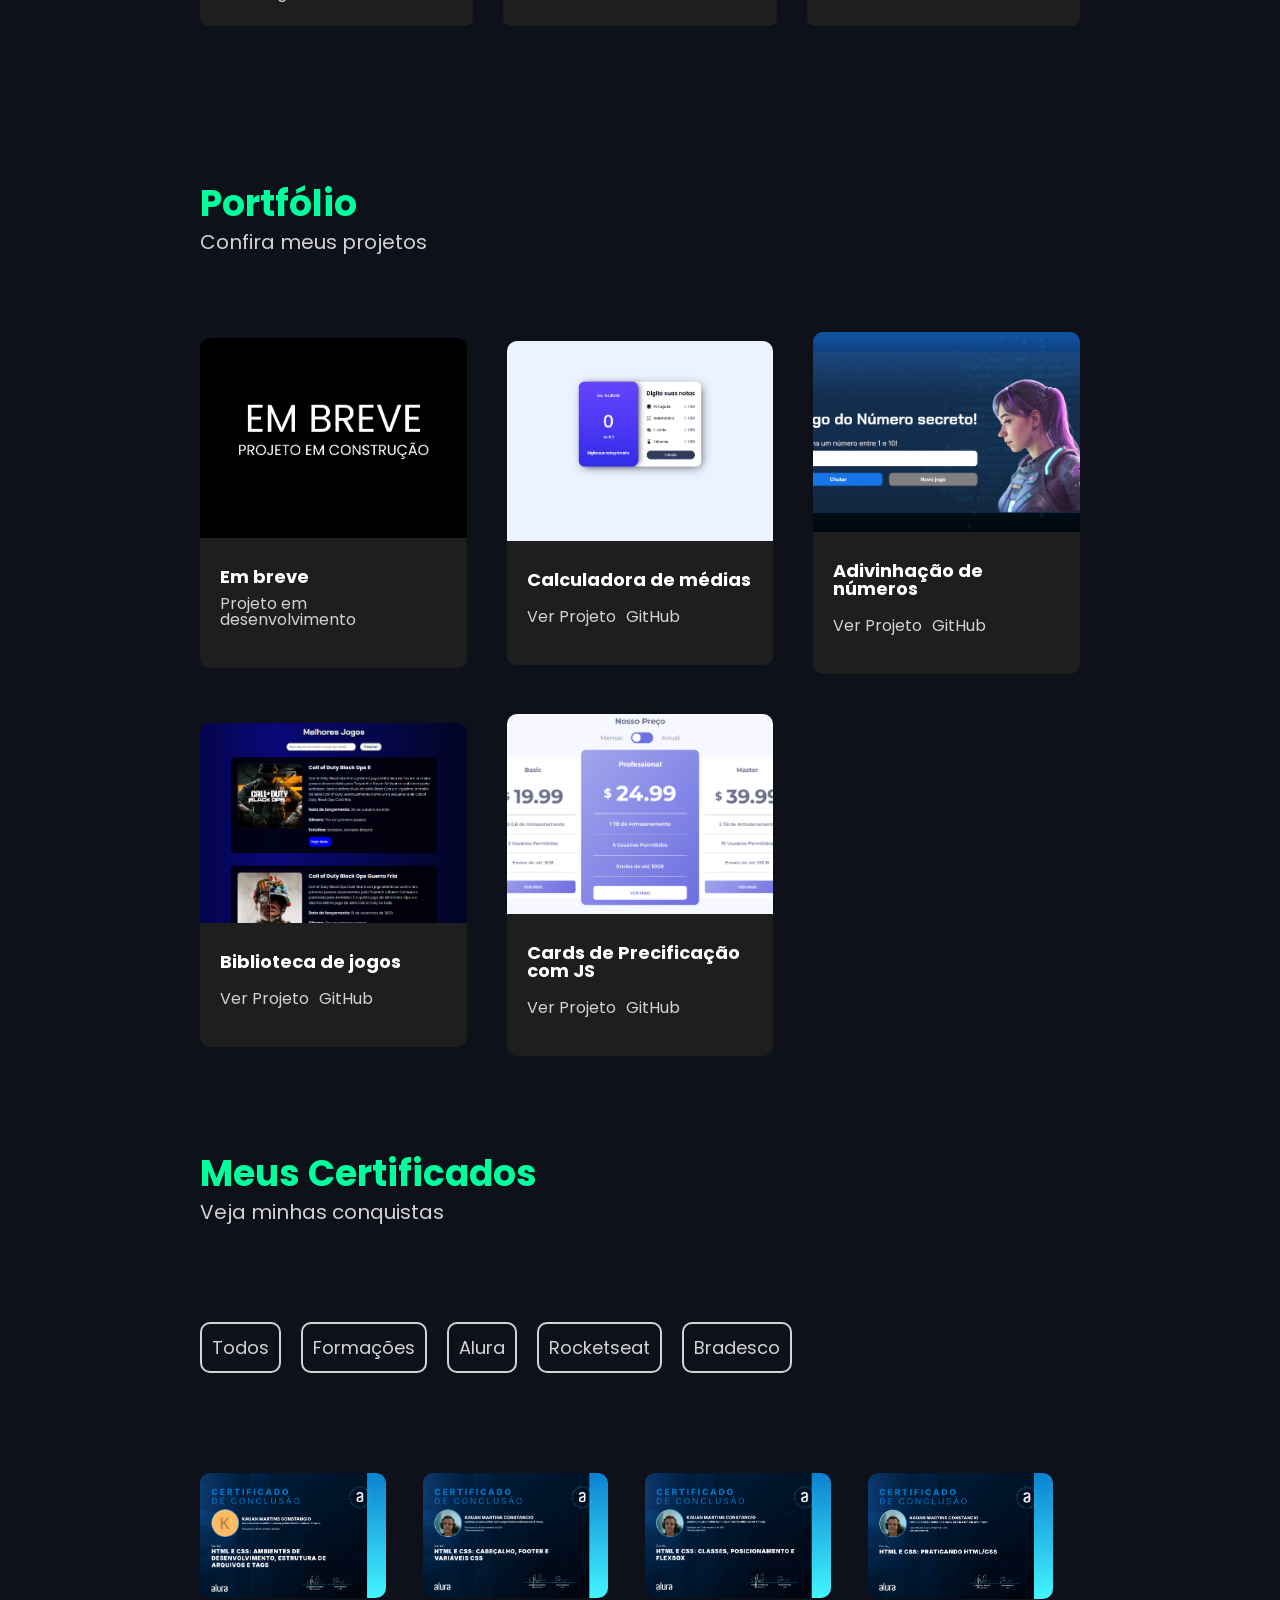
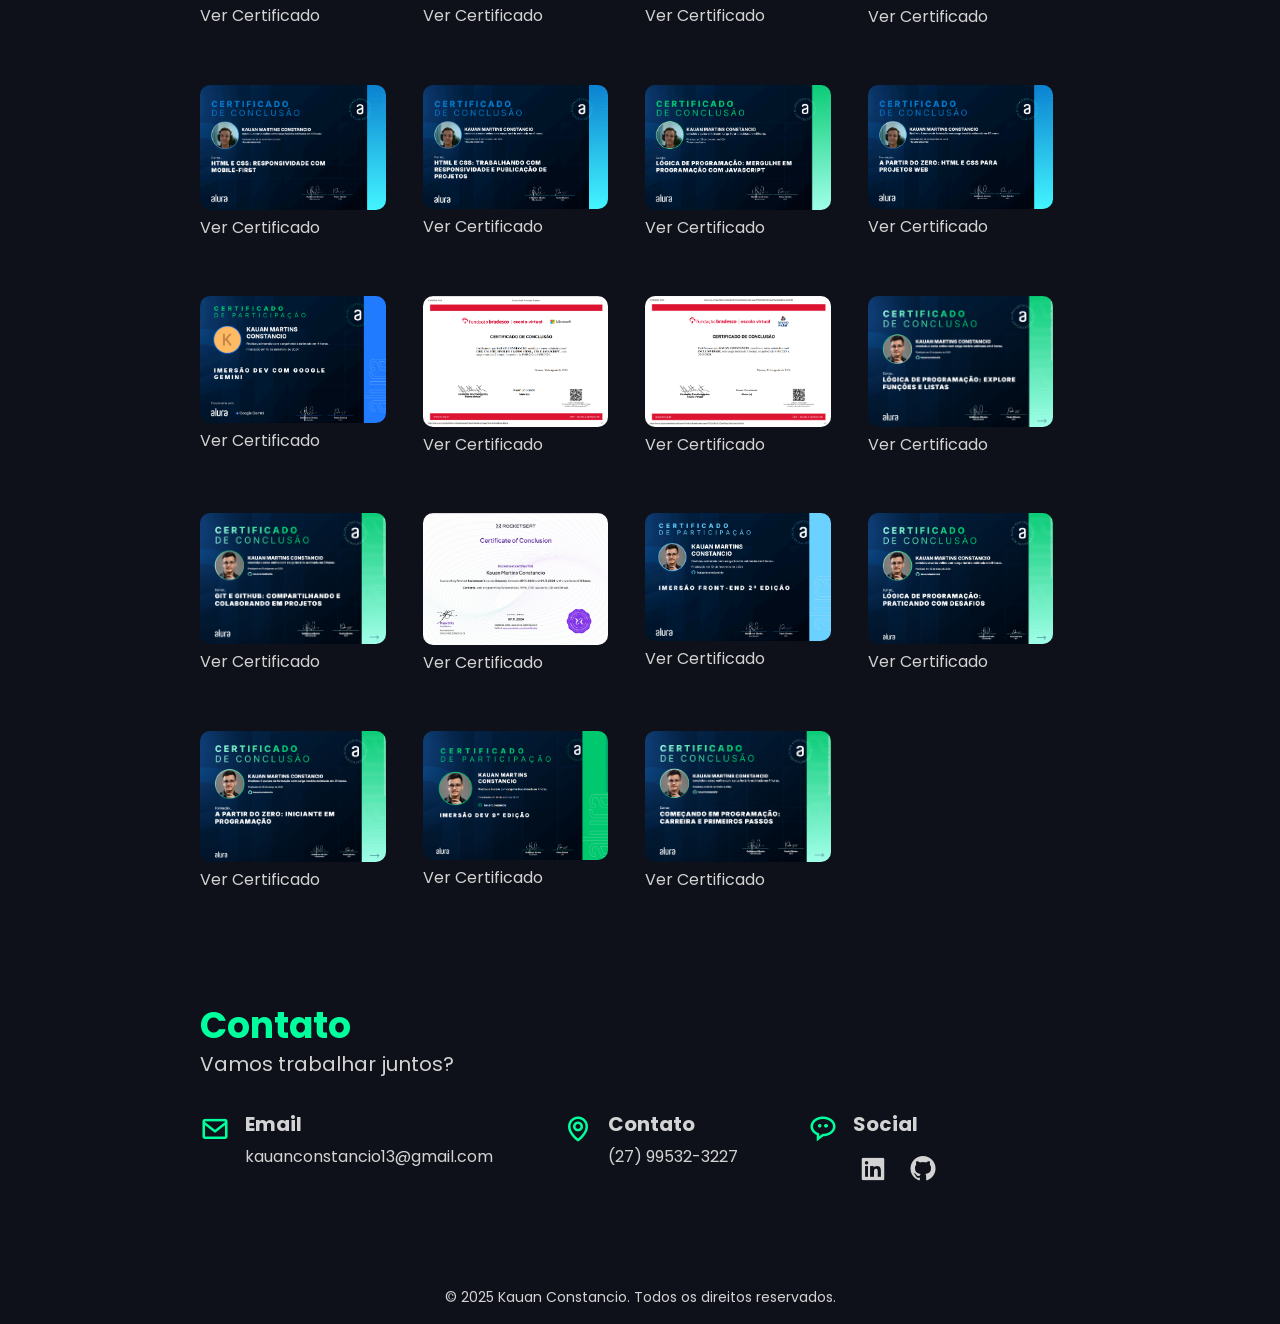
==== commit e36e2467: "feito JS da bio do manager" ====
--- a/index.html
+++ b/index.html
@@ -26,7 +26,7 @@
                 <h1>Front End Developer</h1>
             </div>   
             <div class="text">
-                <p>Nascido na cidade de Vitória no Espírito Santo. Desde pequeno sempre gostei de tecnologia e sempre procurei me manter atualizado. Sou aquele tipo de pessoa que gosta de aproveitar ao máximo a tecnologia que tenho em mãos e sempre me perguntei como as coisas funcionam.</p>
+                <p id="bio-display-area"></p>
             </div>
             <ul>
                 <li>
@@ -214,5 +214,6 @@
     <script src="script/dadosProjetos.js"></script>
     <script src="script/data.js"></script>
     <script src="script/script.js"></script>
+    <script src="script/biotext.js"></script>
 </body>
 </html>
--- a/style.css
+++ b/style.css
@@ -430,31 +430,36 @@
   transition: box-shadow 0.3s;
 }
 .certificates .filter ul li .formations {
-  border: 2px solid #118DD5;
+  border: 2px solid var(--primary-color);
 }
 .certificates .filter ul li .alura {
-  border: 2px solid #41F0FD;
+  border: 2px solid var(--primary-color);
 }
 .certificates .filter ul li .rocketseat {
-  border: 2px solid #7159C1;
+  border: 2px solid var(--primary-color);
 }
 .certificates .filter ul li .bradesco {
-  border: 2px solid #DC1432;
+  border: 2px solid var(--primary-color);
 }
 .certificates .filter ul li .formations:focus {
-  box-shadow: 0 5px 6px rgba(17, 141, 213, 0.5);
+  box-shadow: 0 5px 6px var(--neon-green);
+  border: 1px solid var(--neon-green);
 }
 .certificates .filter ul li .alura:focus {
-  box-shadow: 0 5px 6px rgba(65, 240, 253, 0.5);
+  box-shadow: 0 5px 6px var(--neon-green);
+  border: 1px solid var(--neon-green);
 }
 .certificates .filter ul li .rocketseat:focus {
-  box-shadow: 0 5px 6px rgba(113, 89, 193, 0.5);
+  box-shadow: 0 5px 6px var(--neon-green);
+  border: 1px solid var(--neon-green);
 }
 .certificates .filter ul li .bradesco:focus {
-  box-shadow: 0 5px 6px rgba(220, 20, 50, 0.5);
+  box-shadow: 0 5px 6px var(--neon-green);
+  border: 1px solid var(--neon-green);
 }
 .certificates .filter ul li .all:focus {
-  box-shadow: 0 5px 6px rgba(255, 255, 255, 0.5);
+  box-shadow: 0 5px 6px var(--neon-green);
+  border: 1px solid var(--neon-green);
 }
 .certificates .certificate ul {
   display: grid;
